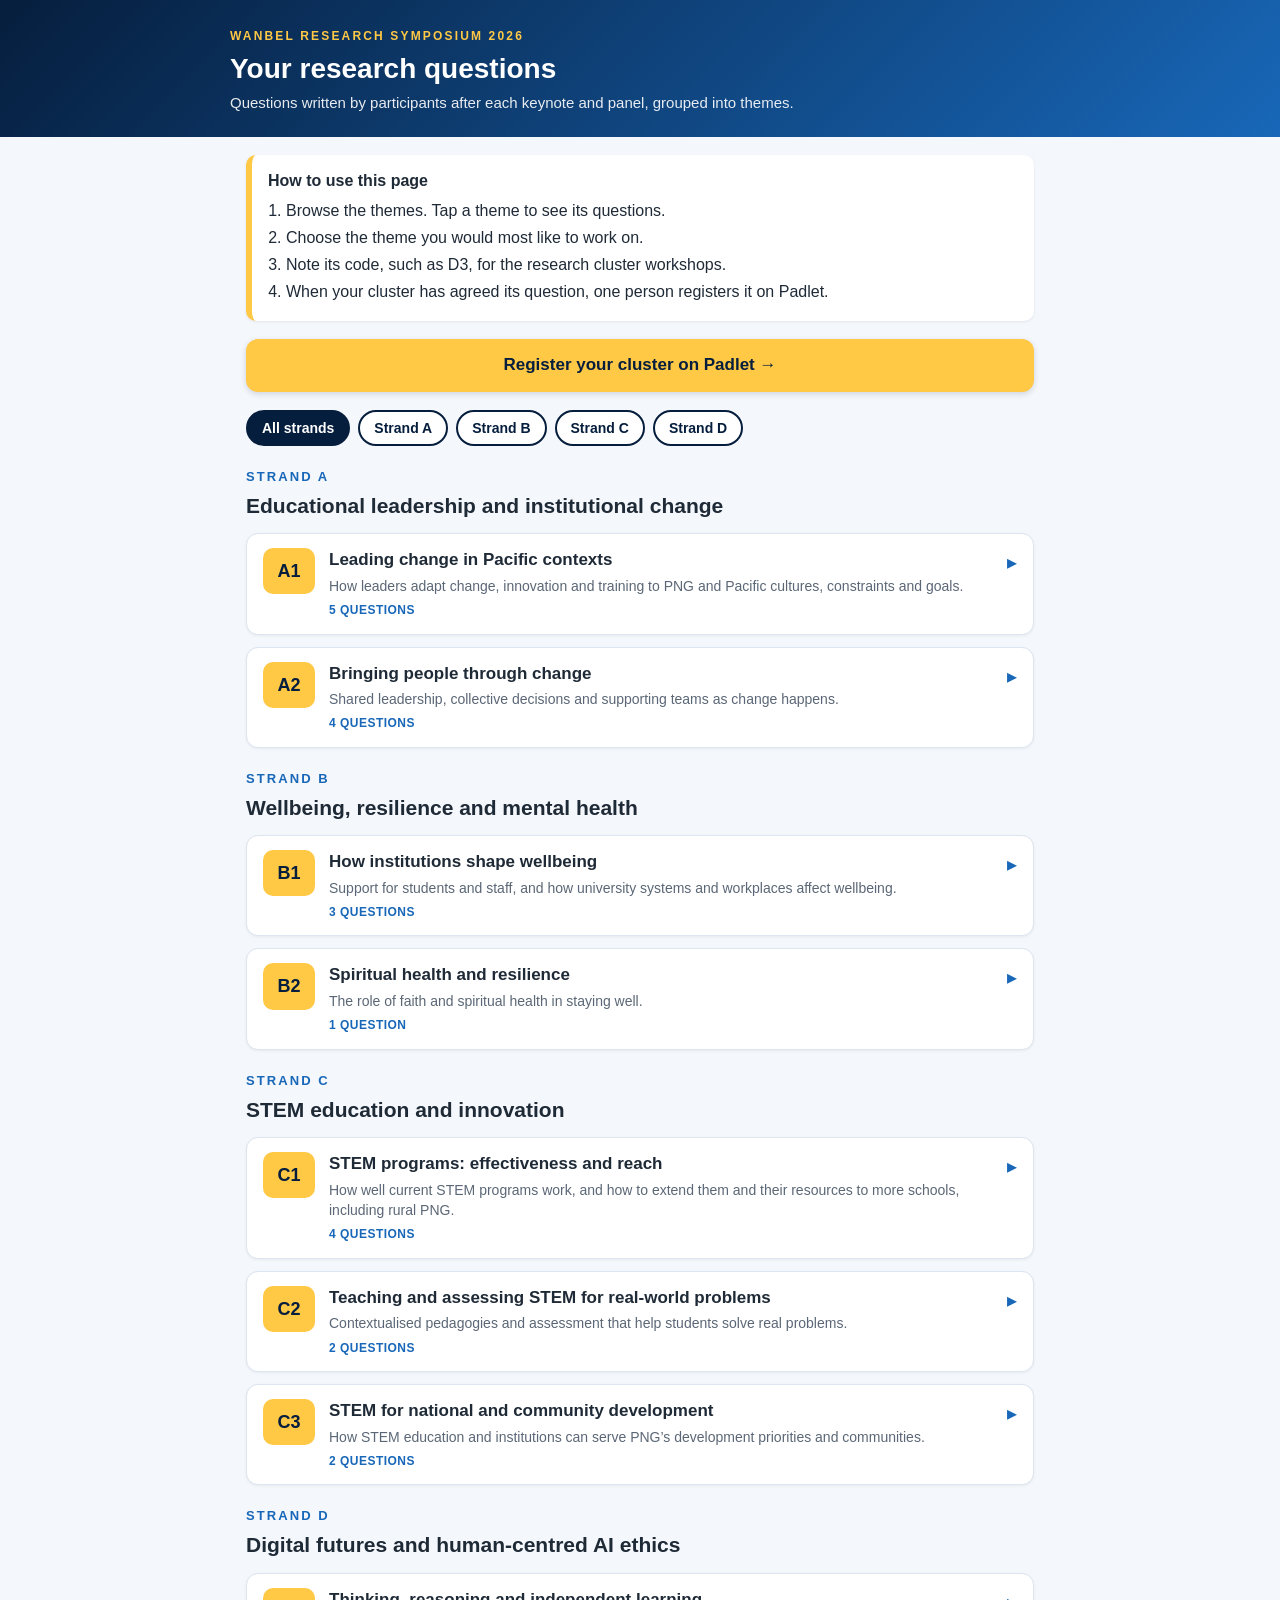
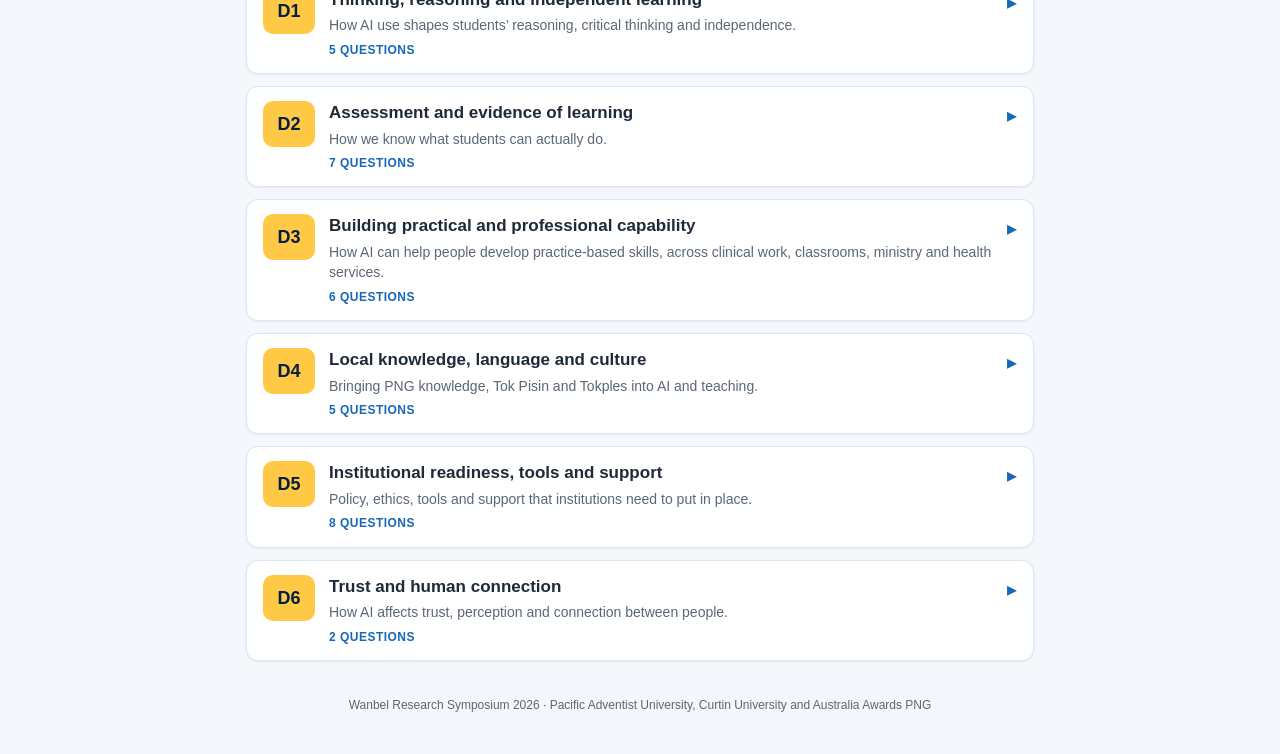
==== index.html @ 29d5ad11 "Add files via upload" ====
<!DOCTYPE html>
<html lang="en"><head><meta charset="utf-8"><meta name="viewport" content="width=device-width, initial-scale=1">
<title>Wanbel Research Symposium 2026 · Research questions</title>
<style>
:root{--navy:#061E3D;--blue:#1867B8;--gold:#FFC845;--ink:#1F2A37;--muted:#5B6776;--bg:#F4F7FB;--card:#fff;--line:#DCE5F0}
*{box-sizing:border-box}body{margin:0;font-family:Arial,Helvetica,sans-serif;background:var(--bg);color:var(--ink);line-height:1.45}
header{background:linear-gradient(135deg,var(--navy),var(--blue));color:#fff;padding:28px 20px 24px}
.wrap{max-width:820px;margin:0 auto}
.kick{color:var(--gold);font-weight:700;letter-spacing:.18em;font-size:12px;text-transform:uppercase}
h1{margin:8px 0 6px;font-size:28px;line-height:1.15}
.sub{opacity:.9;font-size:15px;margin:0}
.how{background:#fff;border-left:6px solid var(--gold);border-radius:10px;padding:14px 16px;margin:18px 0;box-shadow:0 1px 3px rgba(6,30,61,.08)}
.how ol{margin:6px 0 0 18px;padding:0}.how li{margin:4px 0}
.chips{display:flex;flex-wrap:wrap;gap:8px;margin:10px 0 18px}
.chip{border:2px solid var(--navy);background:#fff;color:var(--navy);border-radius:999px;padding:8px 14px;font-weight:700;font-size:14px;cursor:pointer}
.chip[aria-pressed=true]{background:var(--navy);color:#fff}
h2.strand{font-size:13px;letter-spacing:.16em;text-transform:uppercase;color:var(--blue);margin:22px 0 4px}
h3.strandname{margin:0 0 12px;font-size:21px}
details{background:var(--card);border:1px solid var(--line);border-radius:12px;margin:0 0 12px;box-shadow:0 1px 3px rgba(6,30,61,.06);overflow:hidden}
summary{list-style:none;cursor:pointer;padding:14px 16px;display:flex;gap:14px;align-items:flex-start}
summary::-webkit-details-marker{display:none}
.code{flex:0 0 auto;background:var(--gold);color:var(--navy);font-weight:800;border-radius:10px;min-width:52px;text-align:center;padding:10px 6px;font-size:18px}
.tt{font-weight:700;font-size:17px}.dd{color:var(--muted);font-size:14px;margin-top:3px}
.count{font-size:12px;color:var(--blue);font-weight:700;margin-top:6px;letter-spacing:.04em}
.chev{margin-left:auto;color:var(--blue);font-size:20px;transition:transform .2s}
details[open] .chev{transform:rotate(90deg)}
ol.q{margin:0;padding:4px 18px 16px 52px;border-top:1px solid var(--line)}
ol.q li{margin:10px 0;font-size:15px}
.reg{display:block;text-align:center;background:var(--gold);color:var(--navy);font-weight:800;font-size:17px;text-decoration:none;border-radius:12px;padding:14px 16px;margin:0 0 18px;box-shadow:0 2px 6px rgba(6,30,61,.15)}
footer{color:var(--muted);font-size:12px;text-align:center;padding:24px 16px 40px}
</style></head><body>
<header><div class="wrap"><div class="kick">Wanbel Research Symposium 2026</div>
<h1>Your research questions</h1><p class="sub">Questions written by participants after each keynote and panel, grouped into themes.</p></div></header>
<main class="wrap" style="padding:0 16px">
<div class="how"><strong>How to use this page</strong><ol>
<li>Browse the themes. Tap a theme to see its questions.</li>
<li>Choose the theme you would most like to work on.</li>
<li>Note its code, such as D3, for the research cluster workshops.</li>
<li>When your cluster has agreed its question, one person registers it on Padlet.</li></ol></div>
<a class="reg" href="https://padlet.com/curtinschoolofeducation/wanbel-research-symposium-2026-research-clusters-s025qxuvh6d6tyvyw1vt" target="_blank" rel="noopener">Register your cluster on Padlet →</a>
<div class="chips" id="chips"></div>
<div id="list"></div>
</main>
<footer>Wanbel Research Symposium 2026 · Pacific Adventist University, Curtin University and Australia Awards PNG</footer>
<script>
const DATA = [{"strand": "D", "name": "Digital futures and human-centred AI ethics", "themes": [{"code": "D1", "title": "Thinking, reasoning and independent learning", "desc": "How AI use shapes students’ reasoning, critical thinking and independence.", "qs": ["To what extent do students’ attitudes towards learning predict future performance in reading, writing and speaking?", "How does students’ use of AI affect critical-thinking skills in higher learning institutions (HLIs) in PNG?", "How does student dependence on AI for scientific problem-solving affect the development of human reasoning?", "To what extent does AI use risk taking over or weakening human reasoning, and how can students maintain independence in their learning and thinking?", "How does the use of AI influence nursing students’ learning experiences and clinical performance?"]}, {"code": "D2", "title": "Assessment and evidence of learning", "desc": "How we know what students can actually do.", "qs": ["How can human effort be distinguished from work generated or substantially assisted by AI?", "How can assessments in management units be designed to reduce students’ over-reliance on AI?", "How can students’ outputs and outcomes be assessed in ways that reveal their capability and actual learning?", "What alternative assessment strategies, beyond Turnitin, can effectively assess students’ learning, originality and academic integrity in the era of AI?", "What are the differences in student academic performance when LMS assessment tools are used compared with traditional pen-and-paper tests?", "How do AI-generated questions affect student performance in final evaluations at PNG universities?", "How can AI support the development of effective assessments for nursing students that increase their confidence in critical thinking and problem-solving?"]}, {"code": "D3", "title": "Building practical and professional capability", "desc": "How AI can help people develop practice-based skills, across clinical work, classrooms, ministry and health services.", "qs": ["How could teachers responsibly use AI in classroom practice, including in schools from the earliest stages of education?", "How can nursing lecturers use AI in clinical teaching to enhance students’ competency?", "How can AI support the planning of teaching and the development of clinical nursing skills and actions among Bachelor of Nursing students?", "How can AI tools support the development of simulation-based clinical modules for midwifery and nursing students?", "How can AI support health-care settings, including AI-enabled health services or software, in PNG hospitals?", "How do pastors use AI to prepare sermons, and how is AI influencing sermon preparation and delivery among pastors in Papua New Guinea?"]}, {"code": "D4", "title": "Local knowledge, language and culture", "desc": "Bringing PNG knowledge, Tok Pisin and Tokples into AI and teaching.", "qs": ["How can AI tools be used to design locally relevant content?", "How can local content and knowledge be captured, represented and incorporated into AI systems?", "What methods could be used to develop a Papua New Guinea-specific knowledge base that improves the local relevance and accuracy of AI systems?", "To what extent can AI support bilingual education and translation between English, Tok Pisin and Tokples?", "How can the integration of Indigenous Knowledge and AI improve the teaching and learning of mathematics?"]}, {"code": "D5", "title": "Institutional readiness, tools and support", "desc": "Policy, ethics, tools and support that institutions need to put in place.", "qs": ["Is using AI prompting an ethical practice in academic research, and what ethical boundaries should guide its use?", "To what extent are educational institutions prepared to integrate AI into academic teaching, learning, monitoring and evaluation?", "What pedagogical and policy frameworks would support the responsible integration of AI in PNG higher learning institutions?", "How can higher education institutions in PNG develop institutional policies, curriculum frameworks and industry partnerships to support the responsible and effective integration of AI in education, including accounting education?", "What AI tools are specifically designed for educational purposes and research studies, and what are the benefits of using more than one AI tool?", "How effective are AI-powered digital features in improving teaching, learning and administrative efficiency?", "How do institutional support services, such as online tutoring, digital-literacy orientation and technical helpdesks, affect student self-efficacy and satisfaction in PNG online courses?", "In the PNG context, will physical learning resources remain relevant as AI and digital technologies become more prevalent?"]}, {"code": "D6", "title": "Trust and human connection", "desc": "How AI affects trust, perception and connection between people.", "qs": ["Will the use of AI desensitise people to human connection and communication?", "How do people perceive individuals who use AI to perform tasks, and what effect does AI use have on perceptions of their intelligence, competence and trustworthiness?"]}]}, {"strand": "B", "name": "Wellbeing, resilience and mental health", "themes": [{"code": "B1", "title": "How institutions shape wellbeing", "desc": "Support for students and staff, and how university systems and workplaces affect wellbeing.", "qs": ["What types of support systems do nursing students need to enhance their overall wellbeing and mental health?", "How do delays caused by ineffective email communication from university offices affect university students’ course registration, academic progress, mental health and wellbeing?", "Workplace bullying: How can it be dealt with?"]}, {"code": "B2", "title": "Spiritual health and resilience", "desc": "The role of faith and spiritual health in staying well.", "qs": ["How does spiritual health support resilience and mental wellbeing?"]}]}, {"strand": "A", "name": "Educational leadership and institutional change", "themes": [{"code": "A1", "title": "Leading change in Pacific contexts", "desc": "How leaders adapt change, innovation and training to PNG and Pacific cultures, constraints and goals.", "qs": ["How do leaders in higher institutions in PNG contextualize and adapt to innovative changes to improve student learning, wellbeing and institutional performances?", "How do leaders in Pacific higher education institutions navigate institutional constraints and cultural boundaries to drive meaningful change and innovation?", "To what extent does culturally adapted leadership and management training improve leadership effectiveness across institutions in the Pacific region?", "How do HEI leaders contextualise PNG Vision 2050?", "How do academics across Sonoma and PAU contextualize usage of Canvas?"]}, {"code": "A2", "title": "Bringing people through change", "desc": "Shared leadership, collective decisions and supporting teams as change happens.", "qs": ["How do we utilize collective decision making to remediate passive rejection?", "What strategies support team members’ adaptation to organisational change?", "How is leadership shared in the process of change and innovation within different faculties at PAU?", "How do school leaders’ leadership practices affect teachers’ willingness to participate positively in school initiatives?"]}]}, {"strand": "C", "name": "STEM education and innovation", "themes": [{"code": "C1", "title": "STEM programs: effectiveness and reach", "desc": "How well current STEM programs work, and how to extend them and their resources to more schools, including rural PNG.", "qs": ["How effectively does the current STEM program in PNG’s National Schools of Excellence prepare students to become independent researchers?", "How does STEM curriculum effectively improve learning at selected schools where STEM curriculum is offered in PNG?", "How best can STEM education be implemented in schools other than the National Schools of Excellence?", "To what extent does access to STEM learning resources affect secondary students’ achievement and interest in rural PNG?"]}, {"code": "C2", "title": "Teaching and assessing STEM for real-world problems", "desc": "Contextualised pedagogies and assessment that help students solve real problems.", "qs": ["How can contextualised STEM pedagogies promote local innovation and community-based solutions?", "How do different types of assessment impact students’ output in solving real-world problems?"]}, {"code": "C3", "title": "STEM for national and community development", "desc": "How STEM education and institutions can serve PNG’s development priorities and communities.", "qs": ["How can STEM education contribute to national development priorities in PNG, such as food and water security and climate adaptation?", "What practical steps should a higher learning institution in PNG, with different disciplines and areas of emphasis, take to effectively use STEM to prepare students to solve real-life challenges in communities?"]}]}];
const ORDER = ['A','B','C','D'];
const chips = document.getElementById('chips'), list = document.getElementById('list');
let current = 'all';
function esc(s){return s.replace(/[&<>]/g,c=>({'&':'&amp;','<':'&lt;','>':'&gt;'}[c]));}
function render(){
  list.innerHTML = DATA.filter(s=>current==='all'||s.strand===current).sort((a,b)=>ORDER.indexOf(a.strand)-ORDER.indexOf(b.strand)).map(s=>
   `<h2 class="strand">Strand ${s.strand}</h2><h3 class="strandname">${esc(s.name)}</h3>`+
   s.themes.map(t=>`<details><summary><span class="code">${t.code}</span><span><div class="tt">${esc(t.title)}</div><div class="dd">${esc(t.desc)}</div><div class="count">${t.qs.length} QUESTION${t.qs.length>1?'S':''}</div></span><span class="chev">▸</span></summary><ol class="q">${t.qs.map(q=>`<li>${esc(q)}</li>`).join('')}</ol></details>`).join('')).join('');
}
function chipsRender(){
  const strands = DATA.map(s=>s.strand).sort((a,b)=>ORDER.indexOf(a)-ORDER.indexOf(b));
  const opts = strands.length>1 ? [['all','All strands']].concat(strands.map(s=>[s,'Strand '+s])) : [];
  chips.innerHTML = opts.map(([k,l])=>`<button class="chip" aria-pressed="${k===current}" data-k="${k}">${l}</button>`).join('');
  chips.querySelectorAll('.chip').forEach(b=>b.onclick=()=>{current=b.dataset.k;chipsRender();render();});
}
chipsRender(); render();
</script></body></html>
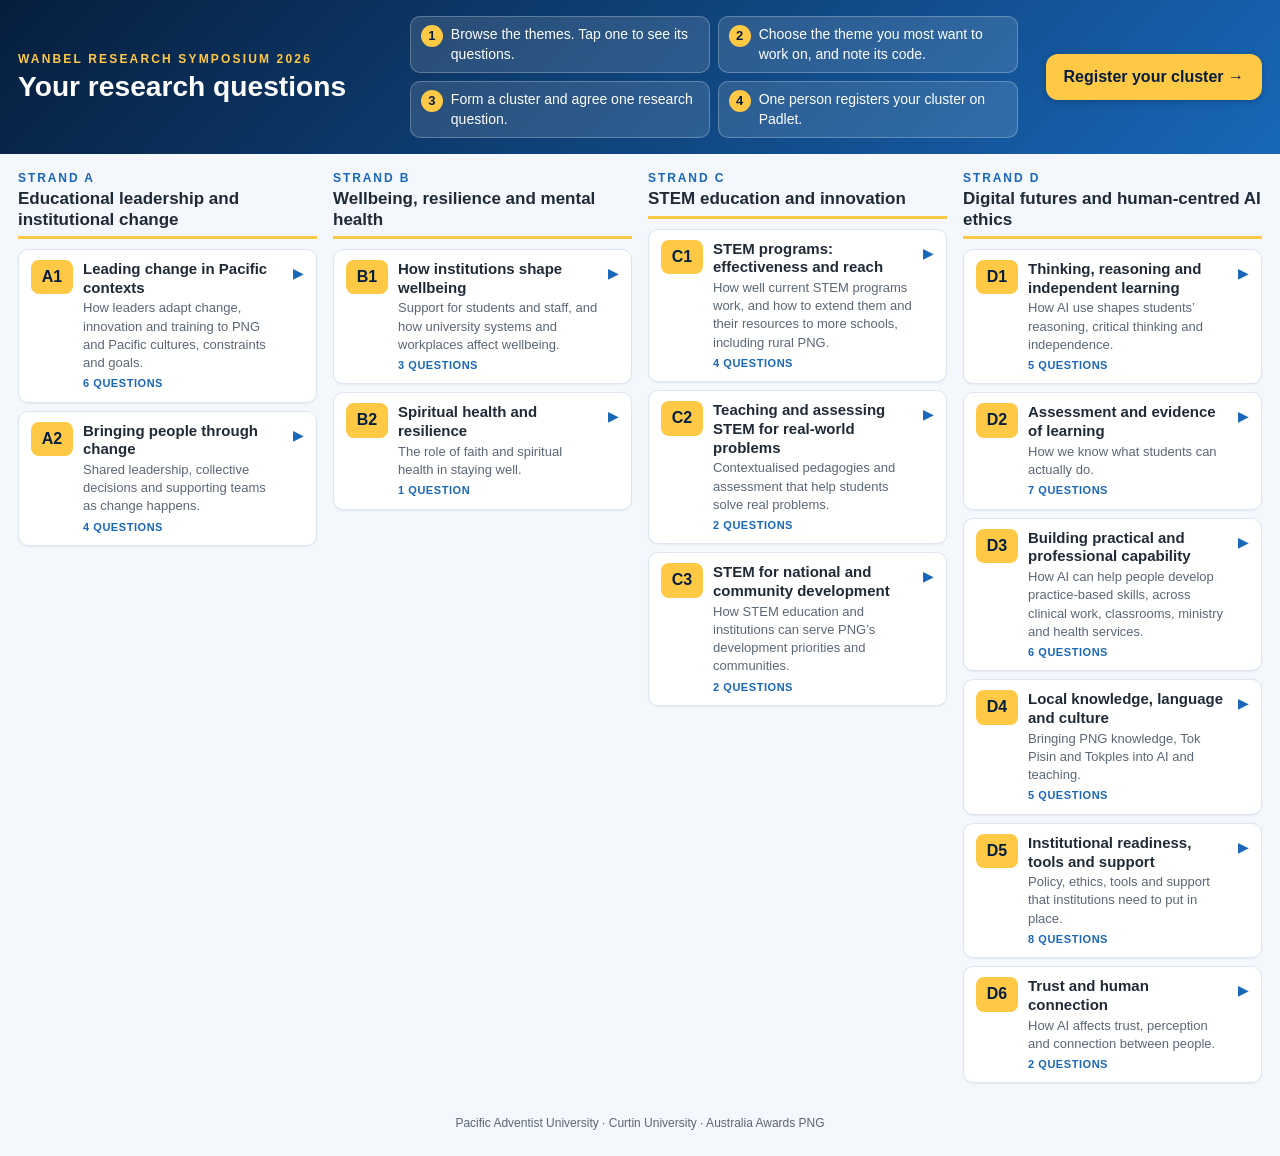
==== commit 874abebb: "Add files via upload" ====
--- a/index.html
+++ b/index.html
@@ -2,62 +2,52 @@
 <html lang="en"><head><meta charset="utf-8"><meta name="viewport" content="width=device-width, initial-scale=1">
 <title>Wanbel Research Symposium 2026 · Research questions</title>
 <style>
-:root{--navy:#061E3D;--blue:#1867B8;--gold:#FFC845;--ink:#1F2A37;--muted:#5B6776;--bg:#F4F7FB;--card:#fff;--line:#DCE5F0}
-*{box-sizing:border-box}body{margin:0;font-family:Arial,Helvetica,sans-serif;background:var(--bg);color:var(--ink);line-height:1.45}
-header{background:linear-gradient(135deg,var(--navy),var(--blue));color:#fff;padding:28px 20px 24px}
-.wrap{max-width:820px;margin:0 auto}
+:root{--navy:#061E3D;--blue:#1867B8;--gold:#FFC845;--ink:#1F2A37;--muted:#5B6776;--bg:#F4F7FB;--line:#DCE5F0}
+*{box-sizing:border-box}html,body{margin:0}
+body{font-family:Arial,Helvetica,sans-serif;background:var(--bg);color:var(--ink);line-height:1.4}
+.wrap{max-width:1880px;margin:0 auto;padding:0 18px}
+header{background:linear-gradient(135deg,var(--navy),var(--blue));color:#fff}
+header .wrap{display:flex;flex-wrap:wrap;align-items:center;gap:14px 28px;padding-top:16px;padding-bottom:16px}
 .kick{color:var(--gold);font-weight:700;letter-spacing:.18em;font-size:12px;text-transform:uppercase}
-h1{margin:8px 0 6px;font-size:28px;line-height:1.15}
-.sub{opacity:.9;font-size:15px;margin:0}
-.how{background:#fff;border-left:6px solid var(--gold);border-radius:10px;padding:14px 16px;margin:18px 0;box-shadow:0 1px 3px rgba(6,30,61,.08)}
-.how ol{margin:6px 0 0 18px;padding:0}.how li{margin:4px 0}
-.chips{display:flex;flex-wrap:wrap;gap:8px;margin:10px 0 18px}
-.chip{border:2px solid var(--navy);background:#fff;color:var(--navy);border-radius:999px;padding:8px 14px;font-weight:700;font-size:14px;cursor:pointer}
-.chip[aria-pressed=true]{background:var(--navy);color:#fff}
-h2.strand{font-size:13px;letter-spacing:.16em;text-transform:uppercase;color:var(--blue);margin:22px 0 4px}
-h3.strandname{margin:0 0 12px;font-size:21px}
-details{background:var(--card);border:1px solid var(--line);border-radius:12px;margin:0 0 12px;box-shadow:0 1px 3px rgba(6,30,61,.06);overflow:hidden}
-summary{list-style:none;cursor:pointer;padding:14px 16px;display:flex;gap:14px;align-items:flex-start}
+h1{margin:4px 0 0;font-size:clamp(22px,2.2vw,32px);line-height:1.1}
+.htext{flex:1 1 320px}
+.steps{flex:2 1 520px;display:flex;flex-wrap:wrap;gap:8px;margin:0;padding:0;list-style:none;counter-reset:s}
+.steps li{counter-increment:s;background:rgba(255,255,255,.12);border:1px solid rgba(255,255,255,.25);border-radius:10px;padding:8px 12px 8px 40px;position:relative;font-size:14px;flex:1 1 200px}
+.steps li::before{content:counter(s);position:absolute;left:10px;top:8px;width:22px;height:22px;border-radius:50%;background:var(--gold);color:var(--navy);font-weight:800;font-size:13px;display:flex;align-items:center;justify-content:center}
+.reg{flex:0 0 auto;display:inline-block;background:var(--gold);color:var(--navy);font-weight:800;font-size:16px;text-decoration:none;border-radius:12px;padding:12px 18px;box-shadow:0 2px 6px rgba(0,0,0,.2)}
+.grid{display:grid;grid-template-columns:1fr;gap:16px;padding:16px 0 24px}
+@media(min-width:760px){.grid{grid-template-columns:repeat(2,1fr)}}
+@media(min-width:1280px){.grid{grid-template-columns:repeat(4,1fr)}}
+.col{min-width:0}
+.sh{border-bottom:3px solid var(--gold);margin-bottom:10px;padding-bottom:6px}
+.sh .k{font-size:12px;letter-spacing:.16em;text-transform:uppercase;color:var(--blue);font-weight:700}
+.sh .n{font-weight:800;font-size:17px;line-height:1.2;margin-top:2px}
+details{background:#fff;border:1px solid var(--line);border-radius:10px;margin:0 0 8px;box-shadow:0 1px 2px rgba(6,30,61,.06)}
+summary{list-style:none;cursor:pointer;padding:10px 12px;display:flex;gap:10px;align-items:flex-start}
 summary::-webkit-details-marker{display:none}
-.code{flex:0 0 auto;background:var(--gold);color:var(--navy);font-weight:800;border-radius:10px;min-width:52px;text-align:center;padding:10px 6px;font-size:18px}
-.tt{font-weight:700;font-size:17px}.dd{color:var(--muted);font-size:14px;margin-top:3px}
-.count{font-size:12px;color:var(--blue);font-weight:700;margin-top:6px;letter-spacing:.04em}
-.chev{margin-left:auto;color:var(--blue);font-size:20px;transition:transform .2s}
+.code{flex:0 0 auto;background:var(--gold);color:var(--navy);font-weight:800;border-radius:8px;min-width:42px;text-align:center;padding:6px 4px;font-size:16px}
+.tt{font-weight:700;font-size:15px;line-height:1.25}
+.dd{color:var(--muted);font-size:13px;margin-top:2px}
+.count{font-size:11px;color:var(--blue);font-weight:700;margin-top:4px;letter-spacing:.05em}
+.chev{margin-left:auto;color:var(--blue);font-size:14px;transition:transform .2s;padding-top:4px}
 details[open] .chev{transform:rotate(90deg)}
-ol.q{margin:0;padding:4px 18px 16px 52px;border-top:1px solid var(--line)}
-ol.q li{margin:10px 0;font-size:15px}
-.reg{display:block;text-align:center;background:var(--gold);color:var(--navy);font-weight:800;font-size:17px;text-decoration:none;border-radius:12px;padding:14px 16px;margin:0 0 18px;box-shadow:0 2px 6px rgba(6,30,61,.15)}
-footer{color:var(--muted);font-size:12px;text-align:center;padding:24px 16px 40px}
+ol.q{margin:0;padding:4px 14px 12px 34px;border-top:1px solid var(--line)}
+ol.q li{margin:8px 0;font-size:14px}
+footer{color:var(--muted);font-size:12px;text-align:center;padding:0 16px 24px}
+@media(max-width:759px){.dd{font-size:14px}.tt{font-size:16px}}
 </style></head><body>
-<header><div class="wrap"><div class="kick">Wanbel Research Symposium 2026</div>
-<h1>Your research questions</h1><p class="sub">Questions written by participants after each keynote and panel, grouped into themes.</p></div></header>
-<main class="wrap" style="padding:0 16px">
-<div class="how"><strong>How to use this page</strong><ol>
-<li>Browse the themes. Tap a theme to see its questions.</li>
-<li>Choose the theme you would most like to work on.</li>
-<li>Note its code, such as D3, for the research cluster workshops.</li>
-<li>When your cluster has agreed its question, one person registers it on Padlet.</li></ol></div>
-<a class="reg" href="https://padlet.com/curtinschoolofeducation/wanbel-research-symposium-2026-research-clusters-s025qxuvh6d6tyvyw1vt" target="_blank" rel="noopener">Register your cluster on Padlet →</a>
-<div class="chips" id="chips"></div>
-<div id="list"></div>
-</main>
-<footer>Wanbel Research Symposium 2026 · Pacific Adventist University, Curtin University and Australia Awards PNG</footer>
+<header><div class="wrap">
+<div class="htext"><div class="kick">Wanbel Research Symposium 2026</div><h1>Your research questions</h1></div>
+<ol class="steps"><li>Browse the themes. Tap one to see its questions.</li><li>Choose the theme you most want to work on, and note its code.</li><li>Form a cluster and agree one research question.</li><li>One person registers your cluster on Padlet.</li></ol>
+<a class="reg" href="https://padlet.com/curtinschoolofeducation/wanbel-research-symposium-2026-research-clusters-s025qxuvh6d6tyvyw1vt" target="_blank" rel="noopener">Register your cluster →</a>
+</div></header>
+<main class="wrap"><div class="grid" id="grid"></div></main>
+<footer>Pacific Adventist University · Curtin University · Australia Awards PNG</footer>
 <script>
-const DATA = [{"strand": "D", "name": "Digital futures and human-centred AI ethics", "themes": [{"code": "D1", "title": "Thinking, reasoning and independent learning", "desc": "How AI use shapes students’ reasoning, critical thinking and independence.", "qs": ["To what extent do students’ attitudes towards learning predict future performance in reading, writing and speaking?", "How does students’ use of AI affect critical-thinking skills in higher learning institutions (HLIs) in PNG?", "How does student dependence on AI for scientific problem-solving affect the development of human reasoning?", "To what extent does AI use risk taking over or weakening human reasoning, and how can students maintain independence in their learning and thinking?", "How does the use of AI influence nursing students’ learning experiences and clinical performance?"]}, {"code": "D2", "title": "Assessment and evidence of learning", "desc": "How we know what students can actually do.", "qs": ["How can human effort be distinguished from work generated or substantially assisted by AI?", "How can assessments in management units be designed to reduce students’ over-reliance on AI?", "How can students’ outputs and outcomes be assessed in ways that reveal their capability and actual learning?", "What alternative assessment strategies, beyond Turnitin, can effectively assess students’ learning, originality and academic integrity in the era of AI?", "What are the differences in student academic performance when LMS assessment tools are used compared with traditional pen-and-paper tests?", "How do AI-generated questions affect student performance in final evaluations at PNG universities?", "How can AI support the development of effective assessments for nursing students that increase their confidence in critical thinking and problem-solving?"]}, {"code": "D3", "title": "Building practical and professional capability", "desc": "How AI can help people develop practice-based skills, across clinical work, classrooms, ministry and health services.", "qs": ["How could teachers responsibly use AI in classroom practice, including in schools from the earliest stages of education?", "How can nursing lecturers use AI in clinical teaching to enhance students’ competency?", "How can AI support the planning of teaching and the development of clinical nursing skills and actions among Bachelor of Nursing students?", "How can AI tools support the development of simulation-based clinical modules for midwifery and nursing students?", "How can AI support health-care settings, including AI-enabled health services or software, in PNG hospitals?", "How do pastors use AI to prepare sermons, and how is AI influencing sermon preparation and delivery among pastors in Papua New Guinea?"]}, {"code": "D4", "title": "Local knowledge, language and culture", "desc": "Bringing PNG knowledge, Tok Pisin and Tokples into AI and teaching.", "qs": ["How can AI tools be used to design locally relevant content?", "How can local content and knowledge be captured, represented and incorporated into AI systems?", "What methods could be used to develop a Papua New Guinea-specific knowledge base that improves the local relevance and accuracy of AI systems?", "To what extent can AI support bilingual education and translation between English, Tok Pisin and Tokples?", "How can the integration of Indigenous Knowledge and AI improve the teaching and learning of mathematics?"]}, {"code": "D5", "title": "Institutional readiness, tools and support", "desc": "Policy, ethics, tools and support that institutions need to put in place.", "qs": ["Is using AI prompting an ethical practice in academic research, and what ethical boundaries should guide its use?", "To what extent are educational institutions prepared to integrate AI into academic teaching, learning, monitoring and evaluation?", "What pedagogical and policy frameworks would support the responsible integration of AI in PNG higher learning institutions?", "How can higher education institutions in PNG develop institutional policies, curriculum frameworks and industry partnerships to support the responsible and effective integration of AI in education, including accounting education?", "What AI tools are specifically designed for educational purposes and research studies, and what are the benefits of using more than one AI tool?", "How effective are AI-powered digital features in improving teaching, learning and administrative efficiency?", "How do institutional support services, such as online tutoring, digital-literacy orientation and technical helpdesks, affect student self-efficacy and satisfaction in PNG online courses?", "In the PNG context, will physical learning resources remain relevant as AI and digital technologies become more prevalent?"]}, {"code": "D6", "title": "Trust and human connection", "desc": "How AI affects trust, perception and connection between people.", "qs": ["Will the use of AI desensitise people to human connection and communication?", "How do people perceive individuals who use AI to perform tasks, and what effect does AI use have on perceptions of their intelligence, competence and trustworthiness?"]}]}, {"strand": "B", "name": "Wellbeing, resilience and mental health", "themes": [{"code": "B1", "title": "How institutions shape wellbeing", "desc": "Support for students and staff, and how university systems and workplaces affect wellbeing.", "qs": ["What types of support systems do nursing students need to enhance their overall wellbeing and mental health?", "How do delays caused by ineffective email communication from university offices affect university students’ course registration, academic progress, mental health and wellbeing?", "Workplace bullying: How can it be dealt with?"]}, {"code": "B2", "title": "Spiritual health and resilience", "desc": "The role of faith and spiritual health in staying well.", "qs": ["How does spiritual health support resilience and mental wellbeing?"]}]}, {"strand": "A", "name": "Educational leadership and institutional change", "themes": [{"code": "A1", "title": "Leading change in Pacific contexts", "desc": "How leaders adapt change, innovation and training to PNG and Pacific cultures, constraints and goals.", "qs": ["How do leaders in higher institutions in PNG contextualize and adapt to innovative changes to improve student learning, wellbeing and institutional performances?", "How do leaders in Pacific higher education institutions navigate institutional constraints and cultural boundaries to drive meaningful change and innovation?", "To what extent does culturally adapted leadership and management training improve leadership effectiveness across institutions in the Pacific region?", "How do HEI leaders contextualise PNG Vision 2050?", "How do academics across Sonoma and PAU contextualize usage of Canvas?"]}, {"code": "A2", "title": "Bringing people through change", "desc": "Shared leadership, collective decisions and supporting teams as change happens.", "qs": ["How do we utilize collective decision making to remediate passive rejection?", "What strategies support team members’ adaptation to organisational change?", "How is leadership shared in the process of change and innovation within different faculties at PAU?", "How do school leaders’ leadership practices affect teachers’ willingness to participate positively in school initiatives?"]}]}, {"strand": "C", "name": "STEM education and innovation", "themes": [{"code": "C1", "title": "STEM programs: effectiveness and reach", "desc": "How well current STEM programs work, and how to extend them and their resources to more schools, including rural PNG.", "qs": ["How effectively does the current STEM program in PNG’s National Schools of Excellence prepare students to become independent researchers?", "How does STEM curriculum effectively improve learning at selected schools where STEM curriculum is offered in PNG?", "How best can STEM education be implemented in schools other than the National Schools of Excellence?", "To what extent does access to STEM learning resources affect secondary students’ achievement and interest in rural PNG?"]}, {"code": "C2", "title": "Teaching and assessing STEM for real-world problems", "desc": "Contextualised pedagogies and assessment that help students solve real problems.", "qs": ["How can contextualised STEM pedagogies promote local innovation and community-based solutions?", "How do different types of assessment impact students’ output in solving real-world problems?"]}, {"code": "C3", "title": "STEM for national and community development", "desc": "How STEM education and institutions can serve PNG’s development priorities and communities.", "qs": ["How can STEM education contribute to national development priorities in PNG, such as food and water security and climate adaptation?", "What practical steps should a higher learning institution in PNG, with different disciplines and areas of emphasis, take to effectively use STEM to prepare students to solve real-life challenges in communities?"]}]}];
-const ORDER = ['A','B','C','D'];
-const chips = document.getElementById('chips'), list = document.getElementById('list');
-let current = 'all';
-function esc(s){return s.replace(/[&<>]/g,c=>({'&':'&amp;','<':'&lt;','>':'&gt;'}[c]));}
-function render(){
-  list.innerHTML = DATA.filter(s=>current==='all'||s.strand===current).sort((a,b)=>ORDER.indexOf(a.strand)-ORDER.indexOf(b.strand)).map(s=>
-   `<h2 class="strand">Strand ${s.strand}</h2><h3 class="strandname">${esc(s.name)}</h3>`+
-   s.themes.map(t=>`<details><summary><span class="code">${t.code}</span><span><div class="tt">${esc(t.title)}</div><div class="dd">${esc(t.desc)}</div><div class="count">${t.qs.length} QUESTION${t.qs.length>1?'S':''}</div></span><span class="chev">▸</span></summary><ol class="q">${t.qs.map(q=>`<li>${esc(q)}</li>`).join('')}</ol></details>`).join('')).join('');
-}
-function chipsRender(){
-  const strands = DATA.map(s=>s.strand).sort((a,b)=>ORDER.indexOf(a)-ORDER.indexOf(b));
-  const opts = strands.length>1 ? [['all','All strands']].concat(strands.map(s=>[s,'Strand '+s])) : [];
-  chips.innerHTML = opts.map(([k,l])=>`<button class="chip" aria-pressed="${k===current}" data-k="${k}">${l}</button>`).join('');
-  chips.querySelectorAll('.chip').forEach(b=>b.onclick=()=>{current=b.dataset.k;chipsRender();render();});
-}
-chipsRender(); render();
+const DATA = [{"strand": "D", "name": "Digital futures and human-centred AI ethics", "themes": [{"code": "D1", "title": "Thinking, reasoning and independent learning", "desc": "How AI use shapes students’ reasoning, critical thinking and independence.", "qs": ["To what extent do students’ attitudes towards learning predict future performance in reading, writing and speaking?", "How does students’ use of AI affect critical-thinking skills in higher learning institutions (HLIs) in PNG?", "How does student dependence on AI for scientific problem-solving affect the development of human reasoning?", "To what extent does AI use risk taking over or weakening human reasoning, and how can students maintain independence in their learning and thinking?", "How does the use of AI influence nursing students’ learning experiences and clinical performance?"]}, {"code": "D2", "title": "Assessment and evidence of learning", "desc": "How we know what students can actually do.", "qs": ["How can human effort be distinguished from work generated or substantially assisted by AI?", "How can assessments in management units be designed to reduce students’ over-reliance on AI?", "How can students’ outputs and outcomes be assessed in ways that reveal their capability and actual learning?", "What alternative assessment strategies, beyond Turnitin, can effectively assess students’ learning, originality and academic integrity in the era of AI?", "What are the differences in student academic performance when LMS assessment tools are used compared with traditional pen-and-paper tests?", "How do AI-generated questions affect student performance in final evaluations at PNG universities?", "How can AI support the development of effective assessments for nursing students that increase their confidence in critical thinking and problem-solving?"]}, {"code": "D3", "title": "Building practical and professional capability", "desc": "How AI can help people develop practice-based skills, across clinical work, classrooms, ministry and health services.", "qs": ["How could teachers responsibly use AI in classroom practice, including in schools from the earliest stages of education?", "How can nursing lecturers use AI in clinical teaching to enhance students’ competency?", "How can AI support the planning of teaching and the development of clinical nursing skills and actions among Bachelor of Nursing students?", "How can AI tools support the development of simulation-based clinical modules for midwifery and nursing students?", "How can AI support health-care settings, including AI-enabled health services or software, in PNG hospitals?", "How do pastors use AI to prepare sermons, and how is AI influencing sermon preparation and delivery among pastors in Papua New Guinea?"]}, {"code": "D4", "title": "Local knowledge, language and culture", "desc": "Bringing PNG knowledge, Tok Pisin and Tokples into AI and teaching.", "qs": ["How can AI tools be used to design locally relevant content?", "How can local content and knowledge be captured, represented and incorporated into AI systems?", "What methods could be used to develop a Papua New Guinea-specific knowledge base that improves the local relevance and accuracy of AI systems?", "To what extent can AI support bilingual education and translation between English, Tok Pisin and Tokples?", "How can the integration of Indigenous Knowledge and AI improve the teaching and learning of mathematics?"]}, {"code": "D5", "title": "Institutional readiness, tools and support", "desc": "Policy, ethics, tools and support that institutions need to put in place.", "qs": ["Is using AI prompting an ethical practice in academic research, and what ethical boundaries should guide its use?", "To what extent are educational institutions prepared to integrate AI into academic teaching, learning, monitoring and evaluation?", "What pedagogical and policy frameworks would support the responsible integration of AI in PNG higher learning institutions?", "How can higher education institutions in PNG develop institutional policies, curriculum frameworks and industry partnerships to support the responsible and effective integration of AI in education, including accounting education?", "What AI tools are specifically designed for educational purposes and research studies, and what are the benefits of using more than one AI tool?", "How effective are AI-powered digital features in improving teaching, learning and administrative efficiency?", "How do institutional support services, such as online tutoring, digital-literacy orientation and technical helpdesks, affect student self-efficacy and satisfaction in PNG online courses?", "In the PNG context, will physical learning resources remain relevant as AI and digital technologies become more prevalent?"]}, {"code": "D6", "title": "Trust and human connection", "desc": "How AI affects trust, perception and connection between people.", "qs": ["Will the use of AI desensitise people to human connection and communication?", "How do people perceive individuals who use AI to perform tasks, and what effect does AI use have on perceptions of their intelligence, competence and trustworthiness?"]}]}, {"strand": "B", "name": "Wellbeing, resilience and mental health", "themes": [{"code": "B1", "title": "How institutions shape wellbeing", "desc": "Support for students and staff, and how university systems and workplaces affect wellbeing.", "qs": ["What types of support systems do nursing students need to enhance their overall wellbeing and mental health?", "How do delays caused by ineffective email communication from university offices affect university students’ course registration, academic progress, mental health and wellbeing?", "Workplace bullying: How can it be dealt with?"]}, {"code": "B2", "title": "Spiritual health and resilience", "desc": "The role of faith and spiritual health in staying well.", "qs": ["How does spiritual health support resilience and mental wellbeing?"]}]}, {"strand": "A", "name": "Educational leadership and institutional change", "themes": [{"code": "A1", "title": "Leading change in Pacific contexts", "desc": "How leaders adapt change, innovation and training to PNG and Pacific cultures, constraints and goals.", "qs": ["How do leaders in higher institutions in PNG contextualize and adapt to innovative changes to improve student learning, wellbeing and institutional performances?", "How do leaders in Pacific higher education institutions navigate institutional constraints and cultural boundaries to drive meaningful change and innovation?", "To what extent does culturally adapted leadership and management training improve leadership effectiveness across institutions in the Pacific region?", "How do HEI leaders contextualise PNG Vision 2050?", "How do academics across Sonoma and PAU contextualize usage of Canvas?", "How do we contextualise and respect new ideas in our organisations and institutions?"]}, {"code": "A2", "title": "Bringing people through change", "desc": "Shared leadership, collective decisions and supporting teams as change happens.", "qs": ["How do we utilize collective decision making to remediate passive rejection?", "What strategies support team members’ adaptation to organisational change?", "How is leadership shared in the process of change and innovation within different faculties at PAU?", "How do school leaders’ leadership practices affect teachers’ willingness to participate positively in school initiatives?"]}]}, {"strand": "C", "name": "STEM education and innovation", "themes": [{"code": "C1", "title": "STEM programs: effectiveness and reach", "desc": "How well current STEM programs work, and how to extend them and their resources to more schools, including rural PNG.", "qs": ["How effectively does the current STEM program in PNG’s National Schools of Excellence prepare students to become independent researchers?", "How does STEM curriculum effectively improve learning at selected schools where STEM curriculum is offered in PNG?", "How best can STEM education be implemented in schools other than the National Schools of Excellence?", "To what extent does access to STEM learning resources affect secondary students’ achievement and interest in rural PNG?"]}, {"code": "C2", "title": "Teaching and assessing STEM for real-world problems", "desc": "Contextualised pedagogies and assessment that help students solve real problems.", "qs": ["How can contextualised STEM pedagogies promote local innovation and community-based solutions?", "How do different types of assessment impact students’ output in solving real-world problems?"]}, {"code": "C3", "title": "STEM for national and community development", "desc": "How STEM education and institutions can serve PNG’s development priorities and communities.", "qs": ["How can STEM education contribute to national development priorities in PNG, such as food and water security and climate adaptation?", "What practical steps should a higher learning institution in PNG, with different disciplines and areas of emphasis, take to effectively use STEM to prepare students to solve real-life challenges in communities?"]}]}];
+const ORDER=['A','B','C','D'];
+const esc=s=>s.replace(/[&<>]/g,c=>({'&':'&amp;','<':'&lt;','>':'&gt;'}[c]));
+document.getElementById('grid').innerHTML = DATA.slice().sort((a,b)=>ORDER.indexOf(a.strand)-ORDER.indexOf(b.strand)).map(s=>
+ `<section class="col"><div class="sh"><div class="k">Strand ${s.strand}</div><div class="n">${esc(s.name)}</div></div>`+
+ s.themes.map(t=>`<details><summary><span class="code">${t.code}</span><span><div class="tt">${esc(t.title)}</div><div class="dd">${esc(t.desc)}</div><div class="count">${t.qs.length} QUESTION${t.qs.length>1?'S':''}</div></span><span class="chev">▶</span></summary><ol class="q">${t.qs.map(q=>`<li>${esc(q)}</li>`).join('')}</ol></details>`).join('')+`</section>`).join('');
 </script></body></html>
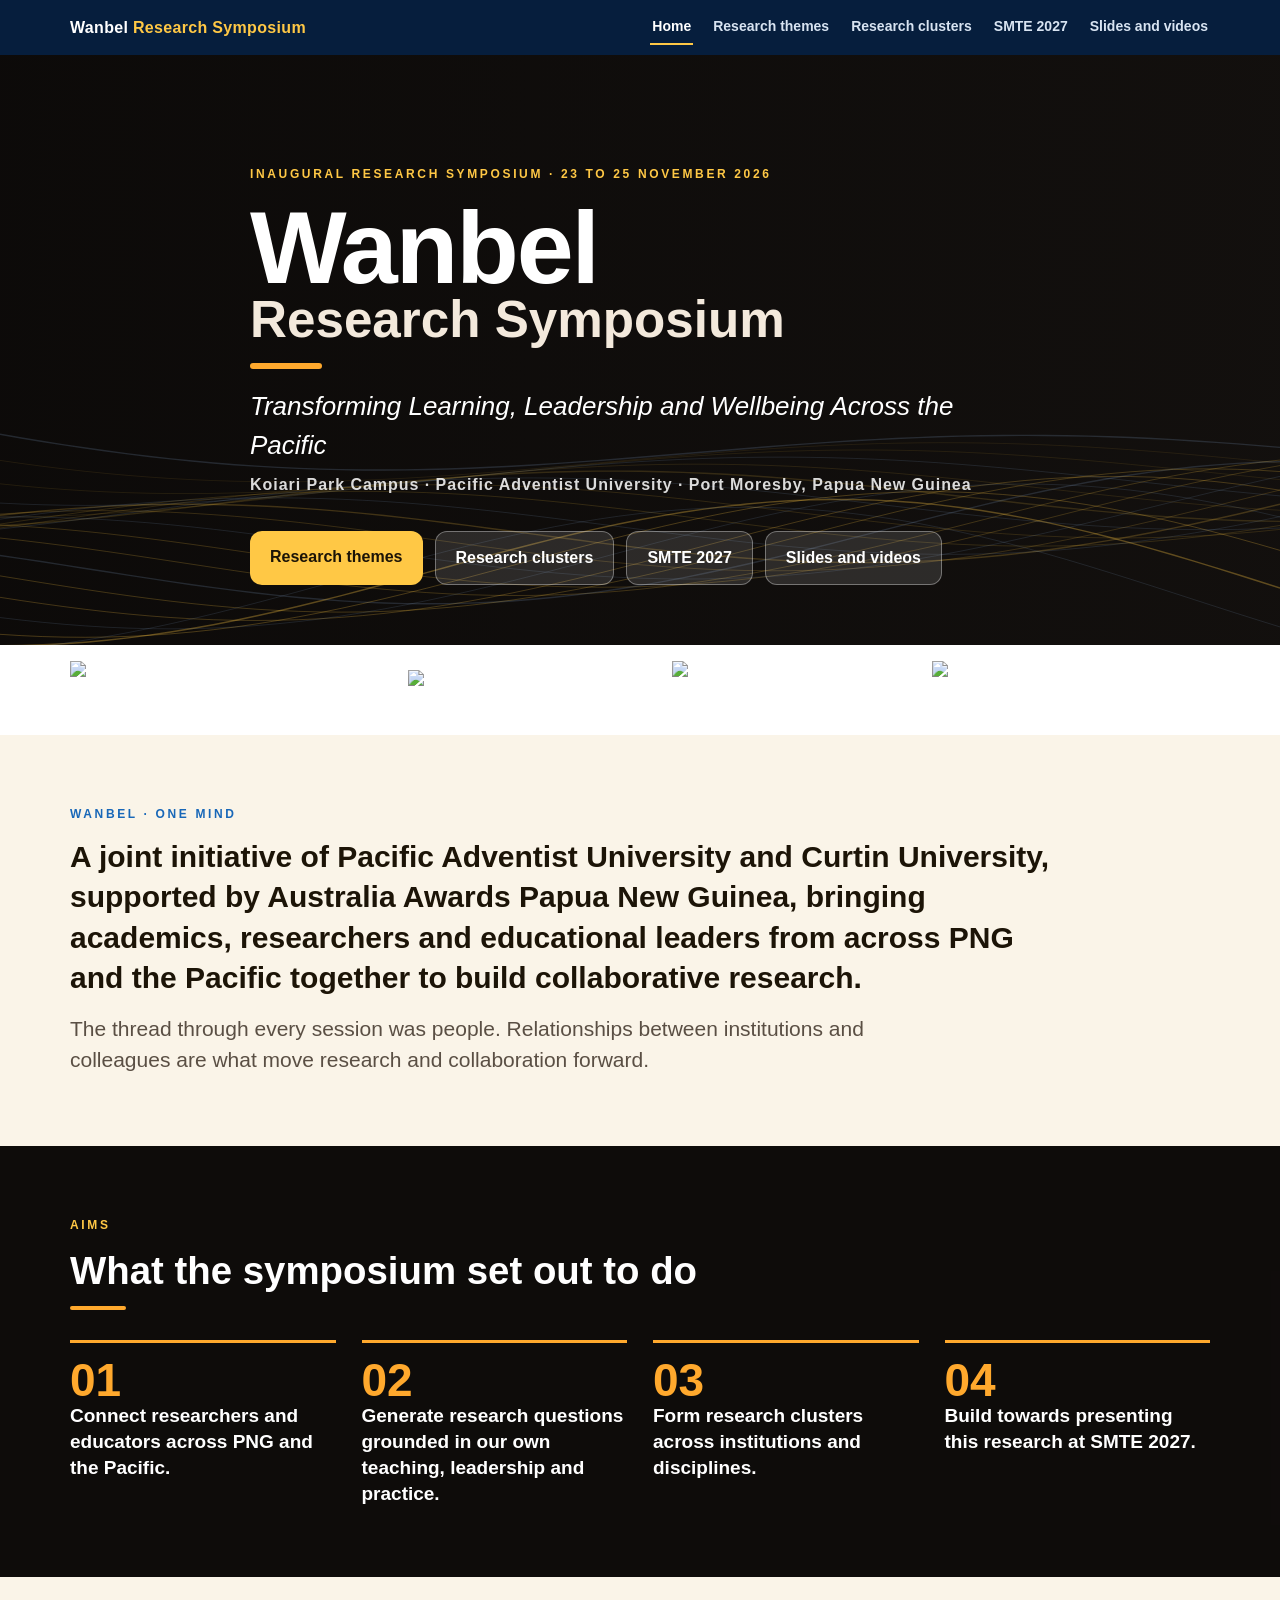
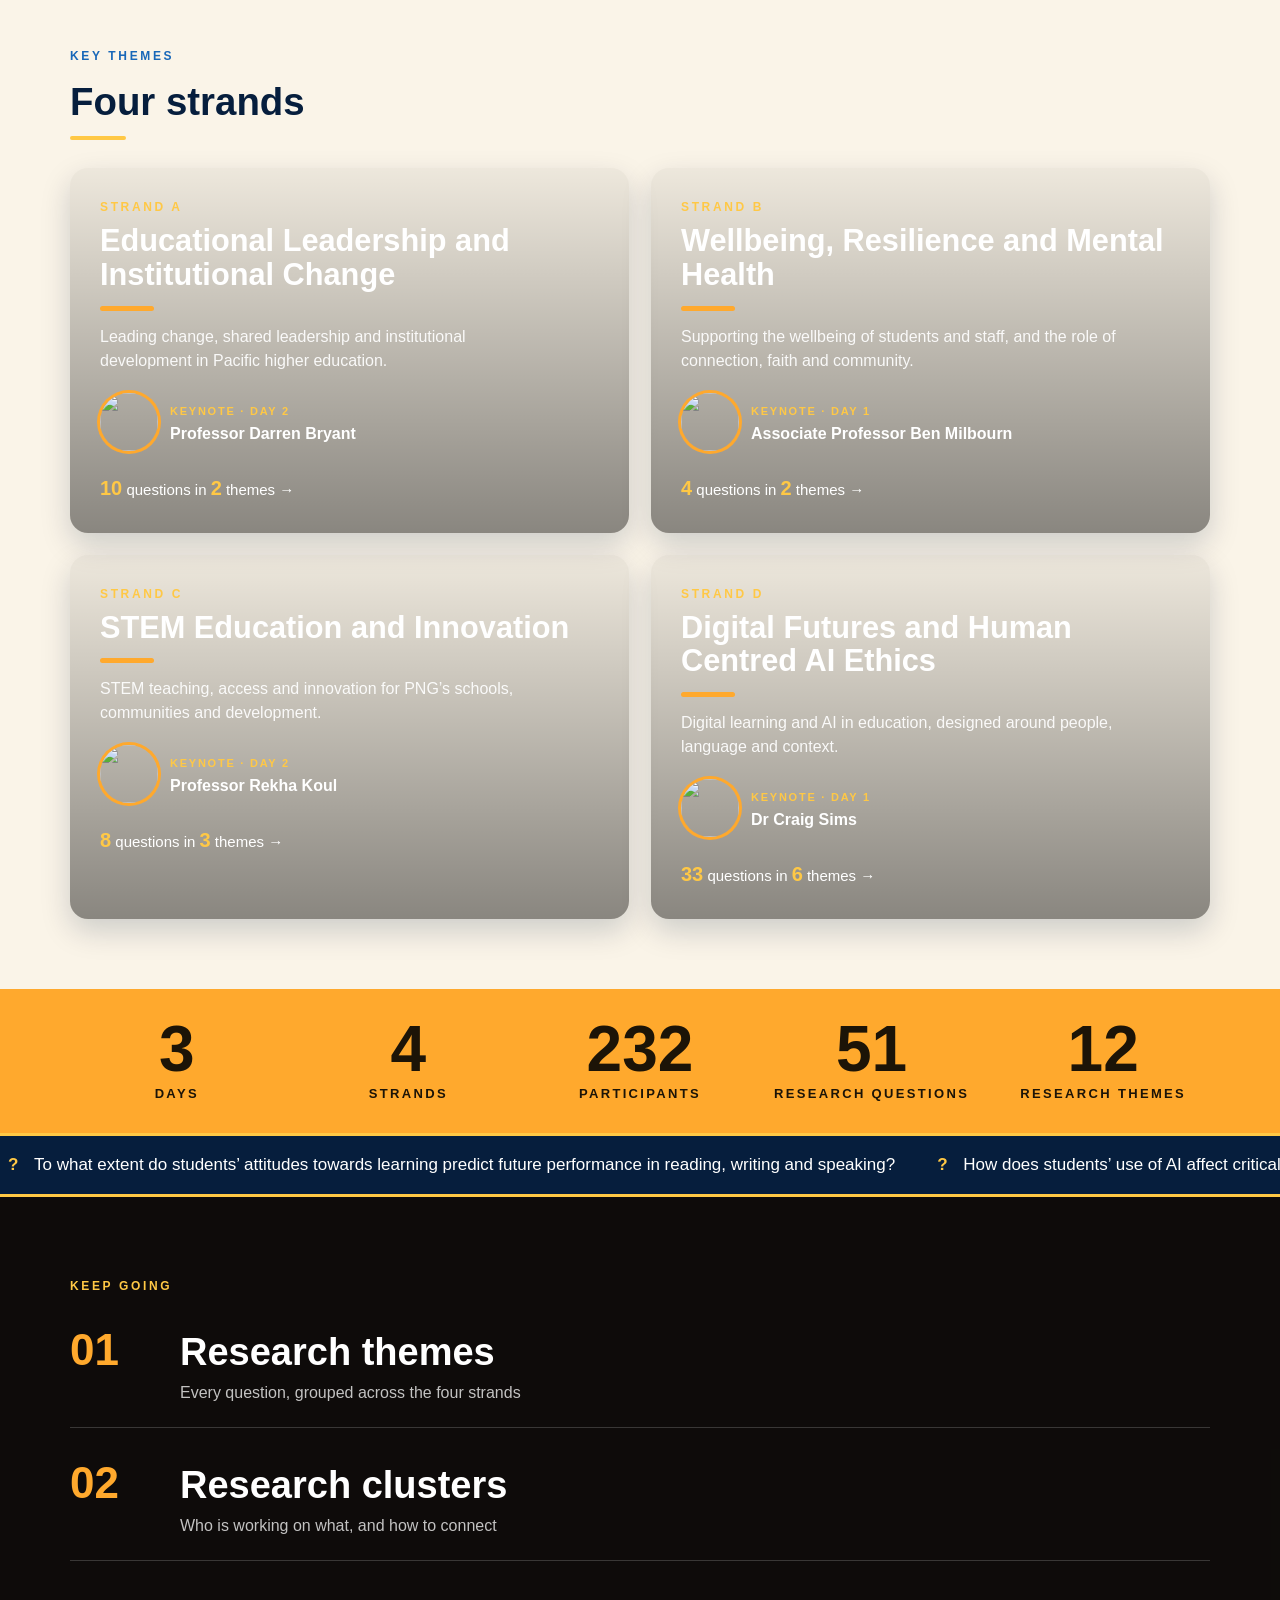
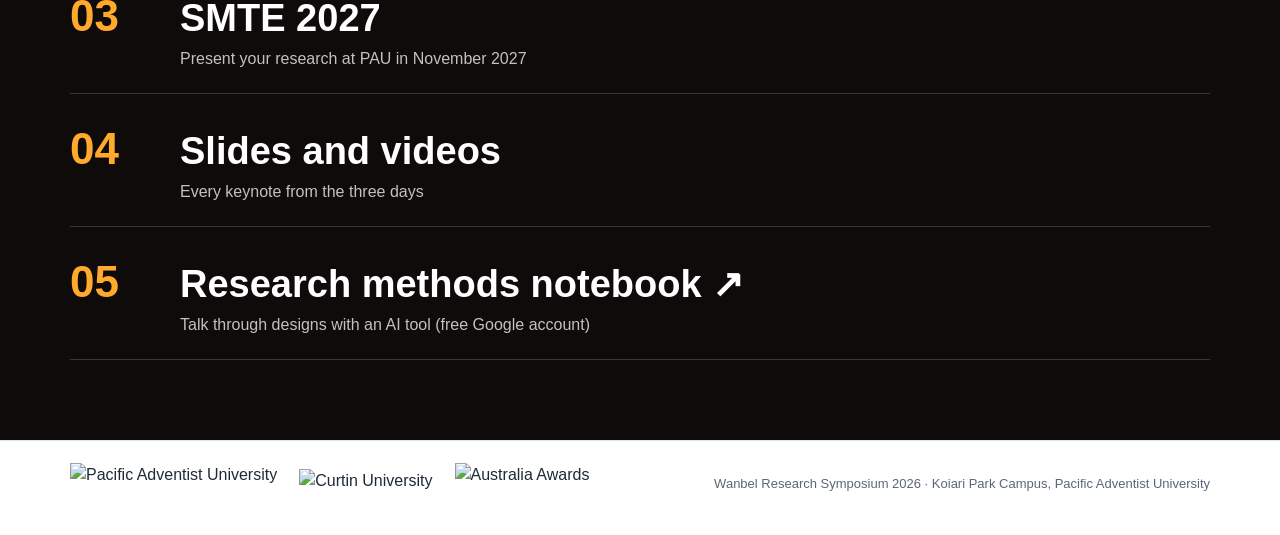
==== commit 5c3ede43: "Add files via upload" ====
--- a/index.html
+++ b/index.html
@@ -1,53 +1,43 @@
-<!DOCTYPE html>
-<html lang="en"><head><meta charset="utf-8"><meta name="viewport" content="width=device-width, initial-scale=1">
-<title>Wanbel Research Symposium 2026 · Research questions</title>
-<style>
-:root{--navy:#061E3D;--blue:#1867B8;--gold:#FFC845;--ink:#1F2A37;--muted:#5B6776;--bg:#F4F7FB;--line:#DCE5F0}
-*{box-sizing:border-box}html,body{margin:0}
-body{font-family:Arial,Helvetica,sans-serif;background:var(--bg);color:var(--ink);line-height:1.4}
-.wrap{max-width:1880px;margin:0 auto;padding:0 18px}
-header{background:linear-gradient(135deg,var(--navy),var(--blue));color:#fff}
-header .wrap{display:flex;flex-wrap:wrap;align-items:center;gap:14px 28px;padding-top:16px;padding-bottom:16px}
-.kick{color:var(--gold);font-weight:700;letter-spacing:.18em;font-size:12px;text-transform:uppercase}
-h1{margin:4px 0 0;font-size:clamp(22px,2.2vw,32px);line-height:1.1}
-.htext{flex:1 1 320px}
-.steps{flex:2 1 520px;display:flex;flex-wrap:wrap;gap:8px;margin:0;padding:0;list-style:none;counter-reset:s}
-.steps li{counter-increment:s;background:rgba(255,255,255,.12);border:1px solid rgba(255,255,255,.25);border-radius:10px;padding:8px 12px 8px 40px;position:relative;font-size:14px;flex:1 1 200px}
-.steps li::before{content:counter(s);position:absolute;left:10px;top:8px;width:22px;height:22px;border-radius:50%;background:var(--gold);color:var(--navy);font-weight:800;font-size:13px;display:flex;align-items:center;justify-content:center}
-.reg{flex:0 0 auto;display:inline-block;background:var(--gold);color:var(--navy);font-weight:800;font-size:16px;text-decoration:none;border-radius:12px;padding:12px 18px;box-shadow:0 2px 6px rgba(0,0,0,.2)}
-.grid{display:grid;grid-template-columns:1fr;gap:16px;padding:16px 0 24px}
-@media(min-width:760px){.grid{grid-template-columns:repeat(2,1fr)}}
-@media(min-width:1280px){.grid{grid-template-columns:repeat(4,1fr)}}
-.col{min-width:0}
-.sh{border-bottom:3px solid var(--gold);margin-bottom:10px;padding-bottom:6px}
-.sh .k{font-size:12px;letter-spacing:.16em;text-transform:uppercase;color:var(--blue);font-weight:700}
-.sh .n{font-weight:800;font-size:17px;line-height:1.2;margin-top:2px}
-details{background:#fff;border:1px solid var(--line);border-radius:10px;margin:0 0 8px;box-shadow:0 1px 2px rgba(6,30,61,.06)}
-summary{list-style:none;cursor:pointer;padding:10px 12px;display:flex;gap:10px;align-items:flex-start}
-summary::-webkit-details-marker{display:none}
-.code{flex:0 0 auto;background:var(--gold);color:var(--navy);font-weight:800;border-radius:8px;min-width:42px;text-align:center;padding:6px 4px;font-size:16px}
-.tt{font-weight:700;font-size:15px;line-height:1.25}
-.dd{color:var(--muted);font-size:13px;margin-top:2px}
-.count{font-size:11px;color:var(--blue);font-weight:700;margin-top:4px;letter-spacing:.05em}
-.chev{margin-left:auto;color:var(--blue);font-size:14px;transition:transform .2s;padding-top:4px}
-details[open] .chev{transform:rotate(90deg)}
-ol.q{margin:0;padding:4px 14px 12px 34px;border-top:1px solid var(--line)}
-ol.q li{margin:8px 0;font-size:14px}
-footer{color:var(--muted);font-size:12px;text-align:center;padding:0 16px 24px}
-@media(max-width:759px){.dd{font-size:14px}.tt{font-size:16px}}
-</style></head><body>
-<header><div class="wrap">
-<div class="htext"><div class="kick">Wanbel Research Symposium 2026</div><h1>Your research questions</h1></div>
-<ol class="steps"><li>Browse the themes. Tap one to see its questions.</li><li>Choose the theme you most want to work on, and note its code.</li><li>Form a cluster and agree one research question.</li><li>One person registers your cluster on Padlet.</li></ol>
-<a class="reg" href="https://padlet.com/curtinschoolofeducation/wanbel-research-symposium-2026-research-clusters-s025qxuvh6d6tyvyw1vt" target="_blank" rel="noopener">Register your cluster →</a>
-</div></header>
-<main class="wrap"><div class="grid" id="grid"></div></main>
-<footer>Pacific Adventist University · Curtin University · Australia Awards PNG</footer>
-<script>
-const DATA = [{"strand": "D", "name": "Digital futures and human-centred AI ethics", "themes": [{"code": "D1", "title": "Thinking, reasoning and independent learning", "desc": "How AI use shapes students’ reasoning, critical thinking and independence.", "qs": ["To what extent do students’ attitudes towards learning predict future performance in reading, writing and speaking?", "How does students’ use of AI affect critical-thinking skills in higher learning institutions (HLIs) in PNG?", "How does student dependence on AI for scientific problem-solving affect the development of human reasoning?", "To what extent does AI use risk taking over or weakening human reasoning, and how can students maintain independence in their learning and thinking?", "How does the use of AI influence nursing students’ learning experiences and clinical performance?"]}, {"code": "D2", "title": "Assessment and evidence of learning", "desc": "How we know what students can actually do.", "qs": ["How can human effort be distinguished from work generated or substantially assisted by AI?", "How can assessments in management units be designed to reduce students’ over-reliance on AI?", "How can students’ outputs and outcomes be assessed in ways that reveal their capability and actual learning?", "What alternative assessment strategies, beyond Turnitin, can effectively assess students’ learning, originality and academic integrity in the era of AI?", "What are the differences in student academic performance when LMS assessment tools are used compared with traditional pen-and-paper tests?", "How do AI-generated questions affect student performance in final evaluations at PNG universities?", "How can AI support the development of effective assessments for nursing students that increase their confidence in critical thinking and problem-solving?"]}, {"code": "D3", "title": "Building practical and professional capability", "desc": "How AI can help people develop practice-based skills, across clinical work, classrooms, ministry and health services.", "qs": ["How could teachers responsibly use AI in classroom practice, including in schools from the earliest stages of education?", "How can nursing lecturers use AI in clinical teaching to enhance students’ competency?", "How can AI support the planning of teaching and the development of clinical nursing skills and actions among Bachelor of Nursing students?", "How can AI tools support the development of simulation-based clinical modules for midwifery and nursing students?", "How can AI support health-care settings, including AI-enabled health services or software, in PNG hospitals?", "How do pastors use AI to prepare sermons, and how is AI influencing sermon preparation and delivery among pastors in Papua New Guinea?"]}, {"code": "D4", "title": "Local knowledge, language and culture", "desc": "Bringing PNG knowledge, Tok Pisin and Tokples into AI and teaching.", "qs": ["How can AI tools be used to design locally relevant content?", "How can local content and knowledge be captured, represented and incorporated into AI systems?", "What methods could be used to develop a Papua New Guinea-specific knowledge base that improves the local relevance and accuracy of AI systems?", "To what extent can AI support bilingual education and translation between English, Tok Pisin and Tokples?", "How can the integration of Indigenous Knowledge and AI improve the teaching and learning of mathematics?"]}, {"code": "D5", "title": "Institutional readiness, tools and support", "desc": "Policy, ethics, tools and support that institutions need to put in place.", "qs": ["Is using AI prompting an ethical practice in academic research, and what ethical boundaries should guide its use?", "To what extent are educational institutions prepared to integrate AI into academic teaching, learning, monitoring and evaluation?", "What pedagogical and policy frameworks would support the responsible integration of AI in PNG higher learning institutions?", "How can higher education institutions in PNG develop institutional policies, curriculum frameworks and industry partnerships to support the responsible and effective integration of AI in education, including accounting education?", "What AI tools are specifically designed for educational purposes and research studies, and what are the benefits of using more than one AI tool?", "How effective are AI-powered digital features in improving teaching, learning and administrative efficiency?", "How do institutional support services, such as online tutoring, digital-literacy orientation and technical helpdesks, affect student self-efficacy and satisfaction in PNG online courses?", "In the PNG context, will physical learning resources remain relevant as AI and digital technologies become more prevalent?"]}, {"code": "D6", "title": "Trust and human connection", "desc": "How AI affects trust, perception and connection between people.", "qs": ["Will the use of AI desensitise people to human connection and communication?", "How do people perceive individuals who use AI to perform tasks, and what effect does AI use have on perceptions of their intelligence, competence and trustworthiness?"]}]}, {"strand": "B", "name": "Wellbeing, resilience and mental health", "themes": [{"code": "B1", "title": "How institutions shape wellbeing", "desc": "Support for students and staff, and how university systems and workplaces affect wellbeing.", "qs": ["What types of support systems do nursing students need to enhance their overall wellbeing and mental health?", "How do delays caused by ineffective email communication from university offices affect university students’ course registration, academic progress, mental health and wellbeing?", "Workplace bullying: How can it be dealt with?"]}, {"code": "B2", "title": "Spiritual health and resilience", "desc": "The role of faith and spiritual health in staying well.", "qs": ["How does spiritual health support resilience and mental wellbeing?"]}]}, {"strand": "A", "name": "Educational leadership and institutional change", "themes": [{"code": "A1", "title": "Leading change in Pacific contexts", "desc": "How leaders adapt change, innovation and training to PNG and Pacific cultures, constraints and goals.", "qs": ["How do leaders in higher institutions in PNG contextualize and adapt to innovative changes to improve student learning, wellbeing and institutional performances?", "How do leaders in Pacific higher education institutions navigate institutional constraints and cultural boundaries to drive meaningful change and innovation?", "To what extent does culturally adapted leadership and management training improve leadership effectiveness across institutions in the Pacific region?", "How do HEI leaders contextualise PNG Vision 2050?", "How do academics across Sonoma and PAU contextualize usage of Canvas?", "How do we contextualise and respect new ideas in our organisations and institutions?"]}, {"code": "A2", "title": "Bringing people through change", "desc": "Shared leadership, collective decisions and supporting teams as change happens.", "qs": ["How do we utilize collective decision making to remediate passive rejection?", "What strategies support team members’ adaptation to organisational change?", "How is leadership shared in the process of change and innovation within different faculties at PAU?", "How do school leaders’ leadership practices affect teachers’ willingness to participate positively in school initiatives?"]}]}, {"strand": "C", "name": "STEM education and innovation", "themes": [{"code": "C1", "title": "STEM programs: effectiveness and reach", "desc": "How well current STEM programs work, and how to extend them and their resources to more schools, including rural PNG.", "qs": ["How effectively does the current STEM program in PNG’s National Schools of Excellence prepare students to become independent researchers?", "How does STEM curriculum effectively improve learning at selected schools where STEM curriculum is offered in PNG?", "How best can STEM education be implemented in schools other than the National Schools of Excellence?", "To what extent does access to STEM learning resources affect secondary students’ achievement and interest in rural PNG?"]}, {"code": "C2", "title": "Teaching and assessing STEM for real-world problems", "desc": "Contextualised pedagogies and assessment that help students solve real problems.", "qs": ["How can contextualised STEM pedagogies promote local innovation and community-based solutions?", "How do different types of assessment impact students’ output in solving real-world problems?"]}, {"code": "C3", "title": "STEM for national and community development", "desc": "How STEM education and institutions can serve PNG’s development priorities and communities.", "qs": ["How can STEM education contribute to national development priorities in PNG, such as food and water security and climate adaptation?", "What practical steps should a higher learning institution in PNG, with different disciplines and areas of emphasis, take to effectively use STEM to prepare students to solve real-life challenges in communities?"]}]}];
-const ORDER=['A','B','C','D'];
-const esc=s=>s.replace(/[&<>]/g,c=>({'&':'&amp;','<':'&lt;','>':'&gt;'}[c]));
-document.getElementById('grid').innerHTML = DATA.slice().sort((a,b)=>ORDER.indexOf(a.strand)-ORDER.indexOf(b.strand)).map(s=>
- `<section class="col"><div class="sh"><div class="k">Strand ${s.strand}</div><div class="n">${esc(s.name)}</div></div>`+
- s.themes.map(t=>`<details><summary><span class="code">${t.code}</span><span><div class="tt">${esc(t.title)}</div><div class="dd">${esc(t.desc)}</div><div class="count">${t.qs.length} QUESTION${t.qs.length>1?'S':''}</div></span><span class="chev">▶</span></summary><ol class="q">${t.qs.map(q=>`<li>${esc(q)}</li>`).join('')}</ol></details>`).join('')+`</section>`).join('');
-</script></body></html>+<!DOCTYPE html><html lang="en"><head><meta charset="utf-8"><meta name="viewport" content="width=device-width, initial-scale=1"><title>Wanbel Research Symposium 2026</title><link rel="stylesheet" href="style.css"><link rel="stylesheet" href="home.css"></head><body class="home">
+<nav class="top"><div class="wrap"><a class="brand" href="index.html">Wanbel <span>Research Symposium</span></a><a class="l on" href="index.html">Home</a><a class="l" href="themes.html">Research themes</a><a class="l" href="clusters.html">Research clusters</a><a class="l" href="smte2027.html">SMTE 2027</a><a class="l" href="resources.html">Slides and videos</a></div></nav>
+<header class="hx"><canvas id="waves"></canvas><div class="wrap hxin">
+<div class="kick">Inaugural Research Symposium · 23 to 25 November 2026</div>
+<h1>Wanbel<br><span>Research Symposium</span></h1><div class="bar"></div>
+<p class="sub">Transforming Learning, Leadership and Wellbeing Across the Pacific</p>
+<p class="meta">Koiari Park Campus · Pacific Adventist University · Port Moresby, Papua New Guinea</p>
+<div class="btns"><a href="themes.html">Research themes</a><a href="clusters.html">Research clusters</a><a href="smte2027.html">SMTE 2027</a><a href="resources.html">Slides and videos</a></div>
+</div>
+<div class="logobar"><div class="wrap lb"><img src="pau.png" alt="Pacific Adventist University"><img class="cu" src="curtin.png" alt="Curtin University"><img src="academy.png" alt="Curtin Academy"><img src="aa.png" alt="Australia Awards Papua New Guinea"></div></div>
+</header>
+<section class="about"><div class="wrap ab"><div class="kick dark">Wanbel · one mind</div>
+<p class="big">A joint initiative of Pacific Adventist University and Curtin University, supported by Australia Awards Papua New Guinea, bringing academics, researchers and educational leaders from across PNG and the Pacific together to build collaborative research.</p>
+<p class="big2">The thread through every session was people. Relationships between institutions and colleagues are what move research and collaboration forward.</p></div></section>
+<section class="aimsx"><div class="wrap"><div class="kick">Aims</div><h2 class="hw">What the symposium set out to do</h2>
+<ol class="ax"><li><b>01</b><span>Connect researchers and educators across PNG and the Pacific.</span></li><li><b>02</b><span>Generate research questions grounded in our own teaching, leadership and practice.</span></li><li><b>03</b><span>Form research clusters across institutions and disciplines.</span></li><li><b>04</b><span>Build towards presenting this research at SMTE 2027.</span></li></ol></div></section>
+<section class="strandsx"><div class="wrap"><div class="kick dark">Key themes</div><h2 class="hd">Four strands</h2>
+<div class="sgrid"><a class="sc" href="themes.html#A1"><div class="scbg" style="background-image:url('bg_A.jpg')"></div><div class="scin">
+<div class="kick">Strand A</div><h3>Educational Leadership and Institutional Change</h3><div class="bar sm"></div><p>Leading change, shared leadership and institutional development in Pacific higher education.</p>
+<div class="kn"><img src="person_darren.png" alt=""><span><em>Keynote · Day 2</em><br>Professor Darren Bryant</span></div>
+<div class="cnt"><b>10</b> questions in <b>2</b> themes <span>→</span></div></div></a><a class="sc" href="themes.html#B1"><div class="scbg" style="background-image:url('bg_B.jpg')"></div><div class="scin">
+<div class="kick">Strand B</div><h3>Wellbeing, Resilience and Mental Health</h3><div class="bar sm"></div><p>Supporting the wellbeing of students and staff, and the role of connection, faith and community.</p>
+<div class="kn"><img src="person_ben.png" alt=""><span><em>Keynote · Day 1</em><br>Associate Professor Ben Milbourn</span></div>
+<div class="cnt"><b>4</b> questions in <b>2</b> themes <span>→</span></div></div></a><a class="sc" href="themes.html#C1"><div class="scbg" style="background-image:url('bg_C.jpg')"></div><div class="scin">
+<div class="kick">Strand C</div><h3>STEM Education and Innovation</h3><div class="bar sm"></div><p>STEM teaching, access and innovation for PNG’s schools, communities and development.</p>
+<div class="kn"><img src="person_rekha.png" alt=""><span><em>Keynote · Day 2</em><br>Professor Rekha Koul</span></div>
+<div class="cnt"><b>8</b> questions in <b>3</b> themes <span>→</span></div></div></a><a class="sc" href="themes.html#D1"><div class="scbg" style="background-image:url('bg_D.jpg')"></div><div class="scin">
+<div class="kick">Strand D</div><h3>Digital Futures and Human Centred AI Ethics</h3><div class="bar sm"></div><p>Digital learning and AI in education, designed around people, language and context.</p>
+<div class="kn"><img src="person_craig.png" alt=""><span><em>Keynote · Day 1</em><br>Dr Craig Sims</span></div>
+<div class="cnt"><b>33</b> questions in <b>6</b> themes <span>→</span></div></div></a></div></div></section>
+<section class="stats"><div class="wrap st">
+<div><b data-n="3">3</b><span>days</span></div><div><b data-n="4">4</b><span>strands</span></div><div><b data-n="250">250</b><span>participants</span></div><div><b data-n="55">55</b><span>research questions</span></div><div><b data-n="13">13</b><span>research themes</span></div>
+</div></section>
+<div class="ticker" aria-label="Research questions from the symposium"><div class="track"><span>To what extent do students’ attitudes towards learning predict future performance in reading, writing and speaking?</span><span>How does students’ use of AI affect critical-thinking skills in higher learning institutions (HLIs) in PNG?</span><span>How does student dependence on AI for scientific problem-solving affect the development of human reasoning?</span><span>To what extent does AI use risk taking over or weakening human reasoning, and how can students maintain independence in their learning and thinking?</span><span>How does the use of AI influence nursing students’ learning experiences and clinical performance?</span><span>How can human effort be distinguished from work generated or substantially assisted by AI?</span><span>How can assessments in management units be designed to reduce students’ over-reliance on AI?</span><span>How can students’ outputs and outcomes be assessed in ways that reveal their capability and actual learning?</span><span>What alternative assessment strategies, beyond Turnitin, can effectively assess students’ learning, originality and academic integrity in the era of AI?</span><span>What are the differences in student academic performance when LMS assessment tools are used compared with traditional pen-and-paper tests?</span><span>How do AI-generated questions affect student performance in final evaluations at PNG universities?</span><span>How can AI support the development of effective assessments for nursing students that increase their confidence in critical thinking and problem-solving?</span><span>How could teachers responsibly use AI in classroom practice, including in schools from the earliest stages of education?</span><span>How can nursing lecturers use AI in clinical teaching to enhance students’ competency?</span><span>How can AI support the planning of teaching and the development of clinical nursing skills and actions among Bachelor of Nursing students?</span><span>How can AI tools support the development of simulation-based clinical modules for midwifery and nursing students?</span><span>How can AI support health-care settings, including AI-enabled health services or software, in PNG hospitals?</span><span>How do pastors use AI to prepare sermons, and how is AI influencing sermon preparation and delivery among pastors in Papua New Guinea?</span><span>How can AI tools be used to design locally relevant content?</span><span>How can local content and knowledge be captured, represented and incorporated into AI systems?</span><span>What methods could be used to develop a Papua New Guinea-specific knowledge base that improves the local relevance and accuracy of AI systems?</span><span>To what extent can AI support bilingual education and translation between English, Tok Pisin and Tokples?</span><span>How can the integration of Indigenous Knowledge and AI improve the teaching and learning of mathematics?</span><span>Is using AI prompting an ethical practice in academic research, and what ethical boundaries should guide its use?</span><span>To what extent are educational institutions prepared to integrate AI into academic teaching, learning, monitoring and evaluation?</span><span>What pedagogical and policy frameworks would support the responsible integration of AI in PNG higher learning institutions?</span><span>How can higher education institutions in PNG develop institutional policies, curriculum frameworks and industry partnerships to support the responsible and effective integration of AI in education, including accounting education?</span><span>What AI tools are specifically designed for educational purposes and research studies, and what are the benefits of using more than one AI tool?</span><span>How effective are AI-powered digital features in improving teaching, learning and administrative efficiency?</span><span>How do institutional support services, such as online tutoring, digital-literacy orientation and technical helpdesks, affect student self-efficacy and satisfaction in PNG online courses?</span><span>In the PNG context, will physical learning resources remain relevant as AI and digital technologies become more prevalent?</span><span>Will the use of AI desensitise people to human connection and communication?</span><span>How do people perceive individuals who use AI to perform tasks, and what effect does AI use have on perceptions of their intelligence, competence and trustworthiness?</span><span>What types of support systems do nursing students need to enhance their overall wellbeing and mental health?</span><span>How do delays caused by ineffective email communication from university offices affect university students’ course registration, academic progress, mental health and wellbeing?</span><span>Workplace bullying: How can it be dealt with?</span><span>How does spiritual health support resilience and mental wellbeing?</span><span>How do leaders in higher institutions in PNG contextualize and adapt to innovative changes to improve student learning, wellbeing and institutional performances?</span><span>How do leaders in Pacific higher education institutions navigate institutional constraints and cultural boundaries to drive meaningful change and innovation?</span><span>To what extent does culturally adapted leadership and management training improve leadership effectiveness across institutions in the Pacific region?</span><span>How do HEI leaders contextualise PNG Vision 2050?</span><span>How do academics across Sonoma and PAU contextualize usage of Canvas?</span><span>How do we contextualise and respect new ideas in our organisations and institutions?</span><span>How do we utilize collective decision making to remediate passive rejection?</span><span>What strategies support team members’ adaptation to organisational change?</span><span>How is leadership shared in the process of change and innovation within different faculties at PAU?</span><span>How do school leaders’ leadership practices affect teachers’ willingness to participate positively in school initiatives?</span><span>How effectively does the current STEM program in PNG’s National Schools of Excellence prepare students to become independent researchers?</span><span>How does STEM curriculum effectively improve learning at selected schools where STEM curriculum is offered in PNG?</span><span>How best can STEM education be implemented in schools other than the National Schools of Excellence?</span><span>To what extent does access to STEM learning resources affect secondary students’ achievement and interest in rural PNG?</span><span>How can contextualised STEM pedagogies promote local innovation and community-based solutions?</span><span>How do different types of assessment impact students’ output in solving real-world problems?</span><span>How can STEM education contribute to national development priorities in PNG, such as food and water security and climate adaptation?</span><span>What practical steps should a higher learning institution in PNG, with different disciplines and areas of emphasis, take to effectively use STEM to prepare students to solve real-life challenges in communities?</span><span>To what extent do students’ attitudes towards learning predict future performance in reading, writing and speaking?</span><span>How does students’ use of AI affect critical-thinking skills in higher learning institutions (HLIs) in PNG?</span><span>How does student dependence on AI for scientific problem-solving affect the development of human reasoning?</span><span>To what extent does AI use risk taking over or weakening human reasoning, and how can students maintain independence in their learning and thinking?</span><span>How does the use of AI influence nursing students’ learning experiences and clinical performance?</span><span>How can human effort be distinguished from work generated or substantially assisted by AI?</span><span>How can assessments in management units be designed to reduce students’ over-reliance on AI?</span><span>How can students’ outputs and outcomes be assessed in ways that reveal their capability and actual learning?</span><span>What alternative assessment strategies, beyond Turnitin, can effectively assess students’ learning, originality and academic integrity in the era of AI?</span><span>What are the differences in student academic performance when LMS assessment tools are used compared with traditional pen-and-paper tests?</span><span>How do AI-generated questions affect student performance in final evaluations at PNG universities?</span><span>How can AI support the development of effective assessments for nursing students that increase their confidence in critical thinking and problem-solving?</span><span>How could teachers responsibly use AI in classroom practice, including in schools from the earliest stages of education?</span><span>How can nursing lecturers use AI in clinical teaching to enhance students’ competency?</span><span>How can AI support the planning of teaching and the development of clinical nursing skills and actions among Bachelor of Nursing students?</span><span>How can AI tools support the development of simulation-based clinical modules for midwifery and nursing students?</span><span>How can AI support health-care settings, including AI-enabled health services or software, in PNG hospitals?</span><span>How do pastors use AI to prepare sermons, and how is AI influencing sermon preparation and delivery among pastors in Papua New Guinea?</span><span>How can AI tools be used to design locally relevant content?</span><span>How can local content and knowledge be captured, represented and incorporated into AI systems?</span><span>What methods could be used to develop a Papua New Guinea-specific knowledge base that improves the local relevance and accuracy of AI systems?</span><span>To what extent can AI support bilingual education and translation between English, Tok Pisin and Tokples?</span><span>How can the integration of Indigenous Knowledge and AI improve the teaching and learning of mathematics?</span><span>Is using AI prompting an ethical practice in academic research, and what ethical boundaries should guide its use?</span><span>To what extent are educational institutions prepared to integrate AI into academic teaching, learning, monitoring and evaluation?</span><span>What pedagogical and policy frameworks would support the responsible integration of AI in PNG higher learning institutions?</span><span>How can higher education institutions in PNG develop institutional policies, curriculum frameworks and industry partnerships to support the responsible and effective integration of AI in education, including accounting education?</span><span>What AI tools are specifically designed for educational purposes and research studies, and what are the benefits of using more than one AI tool?</span><span>How effective are AI-powered digital features in improving teaching, learning and administrative efficiency?</span><span>How do institutional support services, such as online tutoring, digital-literacy orientation and technical helpdesks, affect student self-efficacy and satisfaction in PNG online courses?</span><span>In the PNG context, will physical learning resources remain relevant as AI and digital technologies become more prevalent?</span><span>Will the use of AI desensitise people to human connection and communication?</span><span>How do people perceive individuals who use AI to perform tasks, and what effect does AI use have on perceptions of their intelligence, competence and trustworthiness?</span><span>What types of support systems do nursing students need to enhance their overall wellbeing and mental health?</span><span>How do delays caused by ineffective email communication from university offices affect university students’ course registration, academic progress, mental health and wellbeing?</span><span>Workplace bullying: How can it be dealt with?</span><span>How does spiritual health support resilience and mental wellbeing?</span><span>How do leaders in higher institutions in PNG contextualize and adapt to innovative changes to improve student learning, wellbeing and institutional performances?</span><span>How do leaders in Pacific higher education institutions navigate institutional constraints and cultural boundaries to drive meaningful change and innovation?</span><span>To what extent does culturally adapted leadership and management training improve leadership effectiveness across institutions in the Pacific region?</span><span>How do HEI leaders contextualise PNG Vision 2050?</span><span>How do academics across Sonoma and PAU contextualize usage of Canvas?</span><span>How do we contextualise and respect new ideas in our organisations and institutions?</span><span>How do we utilize collective decision making to remediate passive rejection?</span><span>What strategies support team members’ adaptation to organisational change?</span><span>How is leadership shared in the process of change and innovation within different faculties at PAU?</span><span>How do school leaders’ leadership practices affect teachers’ willingness to participate positively in school initiatives?</span><span>How effectively does the current STEM program in PNG’s National Schools of Excellence prepare students to become independent researchers?</span><span>How does STEM curriculum effectively improve learning at selected schools where STEM curriculum is offered in PNG?</span><span>How best can STEM education be implemented in schools other than the National Schools of Excellence?</span><span>To what extent does access to STEM learning resources affect secondary students’ achievement and interest in rural PNG?</span><span>How can contextualised STEM pedagogies promote local innovation and community-based solutions?</span><span>How do different types of assessment impact students’ output in solving real-world problems?</span><span>How can STEM education contribute to national development priorities in PNG, such as food and water security and climate adaptation?</span><span>What practical steps should a higher learning institution in PNG, with different disciplines and areas of emphasis, take to effectively use STEM to prepare students to solve real-life challenges in communities?</span></div></div>
+<section class="explore"><div class="wrap"><div class="kick">Keep going</div>
+<a class="ex" href="themes.html"><b>01</b><span>Research themes</span><em>Every question, grouped across the four strands</em></a>
+<a class="ex" href="clusters.html"><b>02</b><span>Research clusters</span><em>Who is working on what, and how to connect</em></a>
+<a class="ex" href="smte2027.html"><b>03</b><span>SMTE 2027</span><em>Present your research at PAU in November 2027</em></a>
+<a class="ex" href="resources.html"><b>04</b><span>Slides and videos</span><em>Every keynote from the three days</em></a>
+<a class="ex" href="https://notebook.google.com/notebook/b9a454ba-93ff-4b51-8f4b-78c9e6ec5875" target="_blank" rel="noopener"><b>05</b><span>Research methods notebook ↗</span><em>Talk through designs with an AI tool (free Google account)</em></a>
+</div></section>
+<footer class="site"><div class="wrap"><img src="pau.png" alt="Pacific Adventist University"><img src="curtin.png" alt="Curtin University"><img src="aa.png" alt="Australia Awards"><div class="small">Wanbel Research Symposium 2026 · Koiari Park Campus, Pacific Adventist University</div></div></footer>
+<script src="home.js"></script></body></html>
--- a/style.css
+++ b/style.css
@@ -0,0 +1,111 @@
+:root{--navy:#061E3D;--blue:#1867B8;--gold:#FFC845;--ink:#1F2A37;--muted:#5B6776;--bg:#F4F7FB;--line:#DCE5F0;--maroon:#63263C;--cream:#FAF4E8}
+*{box-sizing:border-box}html,body{margin:0}
+body{font-family:Arial,Helvetica,sans-serif;background:var(--bg);color:var(--ink);line-height:1.5}
+a{color:var(--blue)}
+.wrap{max-width:1180px;margin:0 auto;padding:0 20px}
+.wide{max-width:1880px}
+nav.top{background:var(--navy);position:sticky;top:0;z-index:10}
+nav.top .wrap{display:flex;flex-wrap:wrap;align-items:center;gap:4px 18px;padding-top:10px;padding-bottom:10px}
+nav.top .brand{color:#fff;font-weight:800;text-decoration:none;margin-right:auto;letter-spacing:.02em}
+nav.top .brand span{color:var(--gold)}
+nav.top a.l{color:#D8E4F2;text-decoration:none;font-size:14px;font-weight:700;padding:6px 2px;border-bottom:2px solid transparent}
+nav.top a.l:hover,nav.top a.l.on{color:#fff;border-bottom-color:var(--gold)}
+.hero{background:linear-gradient(135deg,var(--navy),var(--blue));color:#fff;padding:56px 0 50px}
+.kick{color:var(--gold);font-weight:700;letter-spacing:.18em;font-size:13px;text-transform:uppercase}
+.hero h1{font-size:clamp(34px,5vw,60px);line-height:1.05;margin:10px 0 12px}
+.hero .sub{font-size:clamp(17px,2vw,22px);font-style:italic;opacity:.95;margin:0 0 18px}
+.hero .meta{font-weight:700;font-size:16px}
+.page-h{background:linear-gradient(135deg,var(--navy),var(--blue));color:#fff;padding:30px 0 26px}
+.page-h h1{margin:6px 0 4px;font-size:clamp(26px,3vw,38px)}
+.page-h p{margin:0;opacity:.92}
+section{padding:34px 0}
+h2{font-size:26px;margin:0 0 14px;color:var(--navy)}
+.lead{font-size:18px;max-width:860px}
+.cards{display:grid;gap:16px;grid-template-columns:repeat(auto-fit,minmax(250px,1fr))}
+.card{background:#fff;border:1px solid var(--line);border-radius:14px;padding:20px;box-shadow:0 1px 3px rgba(6,30,61,.06);text-decoration:none;color:var(--ink);display:block;transition:transform .15s,box-shadow .15s}
+a.card:hover{transform:translateY(-2px);box-shadow:0 6px 16px rgba(6,30,61,.12)}
+.card .t{font-weight:800;font-size:19px;color:var(--navy);margin:6px 0 6px}
+.card .d{color:var(--muted);font-size:15px;margin:0}
+.card .go{color:var(--blue);font-weight:700;font-size:14px;margin-top:10px;display:inline-block}
+.tag{display:inline-block;background:var(--gold);color:var(--navy);font-weight:800;border-radius:8px;padding:3px 9px;font-size:13px}
+.aims{counter-reset:a;list-style:none;padding:0;margin:0;display:grid;gap:12px;grid-template-columns:repeat(auto-fit,minmax(240px,1fr))}
+.aims li{counter-increment:a;background:#fff;border-left:5px solid var(--gold);border-radius:10px;padding:14px 16px 14px 54px;position:relative;box-shadow:0 1px 3px rgba(6,30,61,.06)}
+.aims li::before{content:counter(a);position:absolute;left:14px;top:14px;width:28px;height:28px;border-radius:50%;background:var(--navy);color:var(--gold);font-weight:800;display:flex;align-items:center;justify-content:center}
+.note{background:#fff;border:1px solid var(--line);border-left:6px solid var(--blue);border-radius:10px;padding:14px 16px;margin:14px 0}
+.btn{display:inline-block;background:var(--gold);color:var(--navy);font-weight:800;text-decoration:none;border-radius:12px;padding:12px 18px;margin:6px 8px 6px 0}
+.btn.alt{background:#fff;border:2px solid var(--navy)}
+footer.site{background:#fff;border-top:1px solid var(--line);padding:22px 0 30px;margin-top:20px}
+footer.site .wrap{display:flex;flex-wrap:wrap;align-items:center;gap:22px}
+footer.site img{height:42px;width:auto}
+footer.site img[alt="Curtin University"]{height:30px}
+footer.site .small{color:var(--muted);font-size:13px;margin-left:auto}
+table{border-collapse:collapse;width:100%;background:#fff;border-radius:10px;overflow:hidden}
+td,th{text-align:left;padding:10px 14px;border-bottom:1px solid var(--line)}
+th{background:var(--navy);color:#fff;font-size:14px}
+.embed{width:100%;height:80vh;min-height:560px;border:1px solid var(--line);border-radius:12px;background:#fff}
+.card.deck{padding:0;overflow:hidden}
+.card.deck img{width:100%;display:block;aspect-ratio:16/9;object-fit:cover;border-bottom:1px solid var(--line)}
+.card.deck .t,.card.deck .d,.card.deck .go{margin-left:18px;margin-right:18px}
+.card.deck .go{margin-bottom:16px}
+
+/* ---------- lighter, livelier layer ---------- */
+.hero,.page-h{position:relative;overflow:hidden;background:linear-gradient(120deg,#061E3D,#0E3B73,#1867B8,#0B2E5C);background-size:300% 300%;animation:drift 18s ease-in-out infinite}
+@keyframes drift{0%{background-position:0% 50%}50%{background-position:100% 50%}100%{background-position:0% 50%}}
+.hero::after,.page-h::after{content:"";position:absolute;inset:auto -10% -40px -10%;height:140px;background:radial-gradient(60% 60% at 50% 100%,rgba(255,200,69,.22),transparent 70%);pointer-events:none}
+.waves{position:absolute;inset:0;pointer-events:none;opacity:.35}
+.waves path{fill:none;stroke:#FFC845;stroke-width:1;animation:wave 12s ease-in-out infinite alternate}
+.waves path:nth-child(2){animation-duration:15s;stroke:#8FB3DA}
+.waves path:nth-child(3){animation-duration:19s}
+@keyframes wave{from{transform:translateX(-40px)}to{transform:translateX(40px)}}
+.hero .wrap,.page-h .wrap{position:relative;z-index:2}
+.flybird{position:absolute;top:18px;right:-200px;width:150px;z-index:3;pointer-events:none;animation:fly 16s linear infinite}
+@keyframes fly{0%{transform:translate(0,0)}45%{transform:translate(calc(-100vw - 260px),40px)}100%{transform:translate(calc(-100vw - 260px),40px)}}
+/* open layouts instead of boxes */
+.card{background:none;border:none;box-shadow:none;padding:6px 0 0;border-radius:0}
+a.card:hover{transform:none;box-shadow:none}
+.card .t{font-size:21px;position:relative;display:inline}
+a.card .t{background-image:linear-gradient(var(--gold),var(--gold));background-size:0 3px;background-repeat:no-repeat;background-position:0 100%;transition:background-size .35s}
+a.card:hover .t{background-size:100% 3px}
+.card .go{transition:transform .25s}
+a.card:hover .go{transform:translateX(6px)}
+.cards{gap:30px 34px}
+.card.deck{padding:0;overflow:visible;background:none;border:none}
+.card.deck img{border-radius:14px;border:none;box-shadow:0 10px 24px rgba(6,30,61,.18);transition:transform .35s,box-shadow .35s;margin-bottom:12px}
+.card.deck:hover img{transform:translateY(-4px) scale(1.02);box-shadow:0 16px 32px rgba(6,30,61,.25)}
+.card.deck .t,.card.deck .d,.card.deck .go{margin-left:0;margin-right:0}
+.aims li{background:none;box-shadow:none;border-left:none;padding:0 0 0 64px;font-size:18px;font-weight:700;color:var(--navy);min-height:52px}
+.aims li::before{width:48px;height:48px;font-size:22px;top:-4px;left:0;background:var(--gold);color:var(--navy)}
+.strand{display:flex;gap:16px;align-items:flex-start}
+.strand .big{flex:0 0 auto;width:64px;height:64px;border-radius:50%;background:var(--navy);color:var(--gold);font-weight:900;font-size:30px;display:flex;align-items:center;justify-content:center;transition:transform .3s}
+.strand:hover .big{transform:rotate(-8deg) scale(1.08)}
+.note{border:none;background:rgba(24,103,184,.07);border-radius:12px}
+h2{position:relative;padding-bottom:10px}
+h2::after{content:"";position:absolute;left:0;bottom:0;width:56px;height:4px;border-radius:2px;background:var(--gold)}
+table{box-shadow:0 6px 18px rgba(6,30,61,.08)}
+/* reveal on scroll */
+.reveal{opacity:0;transform:translateY(26px);transition:opacity .7s ease,transform .7s ease}
+.reveal.in{opacity:1;transform:none}
+.cards .reveal:nth-child(2){transition-delay:.08s}.cards .reveal:nth-child(3){transition-delay:.16s}.cards .reveal:nth-child(4){transition-delay:.24s}.cards .reveal:nth-child(5){transition-delay:.32s}
+@media (prefers-reduced-motion:reduce){.hero,.page-h,.waves path,.flybird{animation:none}.flybird{display:none}.reveal{opacity:1;transform:none;transition:none}}
+@media (max-width:700px){.flybird{width:100px}}
+.fits{margin-top:12px;display:flex;flex-wrap:wrap;gap:6px;align-items:center}
+.fits span{font-size:12px;color:var(--muted);width:100%}
+.fit{background:var(--navy);color:var(--gold);font-weight:800;font-size:13px;border-radius:7px;padding:4px 8px;text-decoration:none;transition:transform .2s}
+.fit:hover{transform:translateY(-2px)}
+.smh{position:relative;overflow:hidden;background:#63263C;color:#fff}
+.smin{display:grid;grid-template-columns:minmax(0,1fr) minmax(0,1.05fr);gap:40px;align-items:stretch;padding-top:235px;padding-bottom:70px}
+.motif .big{position:relative;z-index:2;font-weight:900;line-height:.86;font-size:clamp(84px,12vw,170px);letter-spacing:-.02em;margin-top:-.07em}
+.motif .big span{display:block;color:#FFF9EC}.motif .big .yr{color:#F0D497}
+.motif i{font-style:normal}
+.smt{display:flex;flex-direction:column;justify-content:space-between;gap:12px}
+.bird{position:absolute;left:0;top:0;z-index:1;opacity:0;pointer-events:none;will-change:transform}
+.smt .kick{color:#F0D497;margin:0}
+.smt h1{font-size:clamp(28px,3.1vw,44px);line-height:1.04;margin:8px 0 0}
+.smt .sub{font-size:clamp(16px,1.6vw,20px);font-style:italic;margin:0 0 6px}
+.smt .meta{font-weight:700;line-height:1.3}
+@media(max-width:820px){.smin{grid-template-columns:1fr;padding-top:175px}}
+.birdsvg{position:absolute;inset:0;width:100%;height:100%;z-index:1;pointer-events:none;opacity:0;overflow:visible}
+.smh .smin{position:relative;z-index:2}
+.perchimg{position:absolute;z-index:1;opacity:0;pointer-events:none;transition:transform .5s ease;height:auto}
+.flyerimg{position:absolute;left:0;top:0;z-index:3;opacity:0;pointer-events:none;will-change:transform;height:auto}
+.birdcv{position:absolute;inset:0;width:100%;height:100%;z-index:3;pointer-events:none}
--- a/home.css
+++ b/home.css
@@ -0,0 +1,113 @@
+body.home{background:#0B1626}
+.kick{color:var(--gold);font-weight:700;letter-spacing:.22em;font-size:12px;text-transform:uppercase}
+.kick.dark{color:var(--blue)}
+.bar{width:72px;height:6px;border-radius:3px;background:#FFA92D;margin:18px 0}
+/* hero */
+.hx{position:relative;min-height:92vh;display:flex;align-items:center;color:#fff;background:#14110F url('bg_P.jpg') center/cover;overflow:hidden}
+.hx::before{content:"";position:absolute;inset:0;background:linear-gradient(90deg,rgba(10,8,7,.75),rgba(10,8,7,.15))}
+#waves{position:absolute;inset:0;width:100%;height:100%}
+.hxin{position:relative;z-index:2;padding:80px 20px}
+.hx h1{font-size:clamp(46px,8vw,104px);line-height:.95;margin:16px 0 0;letter-spacing:-.02em}
+.hx h1 span{display:block;font-size:.5em;color:#F3E9DC;font-weight:700;letter-spacing:0}
+.hx .sub{font-size:clamp(18px,2.2vw,26px);font-style:italic;max-width:780px;margin:0 0 8px}
+.hx .meta{font-weight:700;letter-spacing:.06em;opacity:.85;margin:0 0 34px}
+.hosts{display:flex;flex-wrap:wrap;gap:22px}
+.hosts div{display:flex;align-items:center;gap:12px;font-weight:700;font-size:15px}
+.hosts img{width:62px;height:62px;border-radius:50%;box-shadow:0 0 0 3px #FFA92D}
+.hosts em{font-weight:400;opacity:.8;font-size:13px}
+
+
+@keyframes bob{50%{transform:translate(-50%,8px)}}
+/* stats */
+.stats{background:#FFA92D;padding:28px 0}
+.st{display:flex;flex-wrap:wrap;justify-content:space-between;gap:18px}
+.st div{text-align:center;flex:1 1 140px;color:#1C1407}
+.st b{display:block;font-size:clamp(40px,5vw,64px);line-height:1}
+.st span{font-size:13px;font-weight:700;letter-spacing:.18em;text-transform:uppercase}
+/* about */
+.about{background:var(--cream);padding:70px 0}
+.ab .big{font-size:clamp(20px,2.4vw,30px);line-height:1.35;font-weight:700;color:#1C1407;max-width:1000px;margin:14px 0}
+.ab .big2{font-size:clamp(17px,1.8vw,21px);color:#5A4F44;max-width:900px;margin:0}
+/* ticker */
+.ticker{background:#061E3D;overflow:hidden;white-space:nowrap;padding:16px 0;border-top:3px solid #FFC845;border-bottom:3px solid #FFC845}
+.track{display:inline-block;animation:tick 260s linear infinite}
+.ticker:hover .track{animation-play-state:paused}
+.track span{color:#fff;font-size:17px;padding:0 34px;position:relative}
+.track span::before{content:"?";position:absolute;left:8px;color:#FFC845;font-weight:900}
+@keyframes tick{to{transform:translateX(-50%)}}
+/* strand bands */
+.band{position:relative;color:#fff;overflow:hidden;padding:90px 0;min-height:80vh;display:flex;align-items:center}
+.bandbg{position:absolute;inset:-12% 0;background-position:center;background-size:cover;will-change:transform}
+.band::after{content:"";position:absolute;inset:0;background:linear-gradient(90deg,rgba(0,0,0,.45),rgba(0,0,0,.1))}
+.bandin{position:relative;z-index:2;display:grid;grid-template-columns:1fr 1.15fr;gap:60px;align-items:center;width:100%}
+.band.rev .who{order:2}
+.ring{position:relative;width:min(300px,60vw);aspect-ratio:1;margin-bottom:26px}
+.ring img{position:absolute;inset:7%;width:86%;height:86%;border-radius:50%;object-fit:cover}
+.ring svg{position:absolute;inset:0;width:100%;height:100%;transform:rotate(-90deg)}
+.ring circle{fill:none;stroke:#FFA92D;stroke-width:2;stroke-dasharray:302;stroke-dashoffset:302;transition:stroke-dashoffset 1.6s ease .2s}
+.band.in .ring circle{stroke-dashoffset:0}
+.bt{color:#fff;font-size:clamp(28px,3.4vw,46px);line-height:1.05;margin:10px 0 0;padding:0}
+.bt::after{display:none}
+.talk{font-size:18px;margin:0 0 4px}.sp{opacity:.85;margin:0}
+.ths{display:grid;gap:10px;margin:16px 0 18px}
+.th{display:flex;align-items:center;gap:14px;text-decoration:none;color:#fff;padding:14px 16px;border-radius:14px;background:rgba(255,255,255,.08);backdrop-filter:blur(4px);border:1px solid rgba(255,255,255,.16);transition:background .25s,transform .25s}
+.th:hover{background:rgba(255,255,255,.18);transform:translateX(8px)}
+.chip{flex:0 0 auto;background:#FFC845;color:#061E3D;font-weight:900;border-radius:9px;padding:6px 9px;font-size:15px}
+.th .tt{font-weight:700;font-size:17px;flex:1}
+.th .n{font-weight:900;color:#FFC845;font-size:20px}
+.th .n::after{content:" Qs";font-size:11px;font-weight:700;opacity:.8}
+.more{color:#FFC845;font-weight:700;text-decoration:none}
+/* slide-in */
+.band .who,.band .qs{opacity:0;transition:opacity .9s ease,transform .9s ease}
+.band .who{transform:translateX(-50px)}.band .qs{transform:translateX(50px)}
+.band.rev .who{transform:translateX(50px)}.band.rev .qs{transform:translateX(-50px)}
+.band.in .who,.band.in .qs{opacity:1;transform:none}
+.band.in .qs{transition-delay:.2s}
+/* explore */
+.explore{background:#14110F url('bg_P.jpg') center/cover;padding:80px 0;position:relative}
+.explore::before{content:"";position:absolute;inset:0;background:rgba(10,8,7,.6)}
+.explore .wrap{position:relative}
+.ex{display:grid;grid-template-columns:90px 1fr;align-items:baseline;gap:0 20px;text-decoration:none;color:#fff;padding:22px 0;border-bottom:1px solid rgba(255,255,255,.18)}
+.ex b{font-size:44px;color:#FFA92D;grid-row:span 2}
+.ex span{font-size:clamp(24px,3vw,38px);font-weight:800;transition:color .25s,letter-spacing .25s}
+.ex em{font-style:normal;opacity:.75}
+.ex:hover span{color:#FFC845;letter-spacing:.01em}
+body.home footer.site{margin-top:0}
+@media(max-width:860px){.bandin{grid-template-columns:1fr;gap:30px}.band.rev .who{order:0}.ex{grid-template-columns:60px 1fr}.ex b{font-size:32px}}
+@media(prefers-reduced-motion:reduce){.track{animation:none}.band .who,.band .qs{opacity:1;transform:none}.ring circle{stroke-dashoffset:0}.scrollcue{animation:none}}
+/* v3 additions */
+.hx{min-height:auto;padding-top:40px;flex-direction:column;align-items:stretch}
+.hxin{padding:70px 20px 60px}
+.btns{display:flex;flex-wrap:wrap;gap:12px;margin-top:8px}
+.btns a{color:#1C1407;background:#FFC845;text-decoration:none;font-weight:800;padding:14px 20px;border-radius:12px;transition:transform .2s,background .2s}
+.btns a:hover{transform:translateY(-3px);background:#FFA92D}
+.btns a+a{background:rgba(255,255,255,.12);color:#fff;border:1px solid rgba(255,255,255,.35)}
+.btns a+a:hover{background:rgba(255,255,255,.22)}
+.logobar{position:relative;z-index:2;background:#fff}
+.lb{display:flex;justify-content:space-between;align-items:center;gap:20px;padding-top:16px;padding-bottom:16px;flex-wrap:wrap}
+.lb img{height:58px;width:auto}.lb img.cu{height:40px}
+.aimsx{background:#14110F url('bg_P.jpg') center/cover;color:#fff;padding:70px 0;position:relative}
+.aimsx::before{content:"";position:absolute;inset:0;background:rgba(10,8,7,.55)}
+.aimsx .wrap{position:relative}
+.hw{color:#fff;font-size:clamp(26px,3vw,40px);margin:8px 0 30px}.hw::after{background:#FFA92D}
+.ax{list-style:none;margin:0;padding:0;display:grid;gap:26px;grid-template-columns:repeat(auto-fit,minmax(230px,1fr))}
+.ax li{border-top:3px solid #FFA92D;padding-top:14px}
+.ax b{display:block;font-size:46px;color:#FFA92D;line-height:1}
+.ax span{font-size:19px;font-weight:700;line-height:1.35}
+.strandsx{background:var(--cream);padding:70px 0}
+.hd{font-size:clamp(26px,3vw,40px);margin:8px 0 28px}
+.sgrid{display:grid;gap:22px;grid-template-columns:repeat(auto-fit,minmax(min(100%,520px),1fr))}
+.sc{position:relative;display:block;border-radius:18px;overflow:hidden;color:#fff;text-decoration:none;min-height:360px;box-shadow:0 12px 30px rgba(6,30,61,.18);transition:transform .35s,box-shadow .35s}
+.sc:hover{transform:translateY(-6px);box-shadow:0 20px 40px rgba(6,30,61,.28)}
+.scbg{position:absolute;inset:0;background-size:cover;background-position:center;transition:transform 6s ease}
+.sc:hover .scbg{transform:scale(1.08)}
+.sc::after{content:"";position:absolute;inset:0;background:linear-gradient(180deg,rgba(0,0,0,.05),rgba(0,0,0,.45))}
+.scin{position:relative;z-index:2;padding:30px}
+.sc h3{font-size:clamp(24px,2.4vw,32px);line-height:1.1;margin:8px 0 0}
+.bar.sm{width:54px;height:5px;margin:14px 0}
+.sc p{font-size:16px;opacity:.92;margin:0 0 20px;max-width:460px}
+.kn{display:flex;align-items:center;gap:12px;font-weight:700}
+.kn img{width:58px;height:58px;border-radius:50%;box-shadow:0 0 0 3px #FFA92D}
+.kn em{font-style:normal;font-size:11px;letter-spacing:.16em;text-transform:uppercase;color:#FFC845}
+.cnt{margin-top:22px;font-size:15px}.cnt b{color:#FFC845;font-size:20px}
+.cnt span{display:inline-block;transition:transform .25s}.sc:hover .cnt span{transform:translateX(6px)}
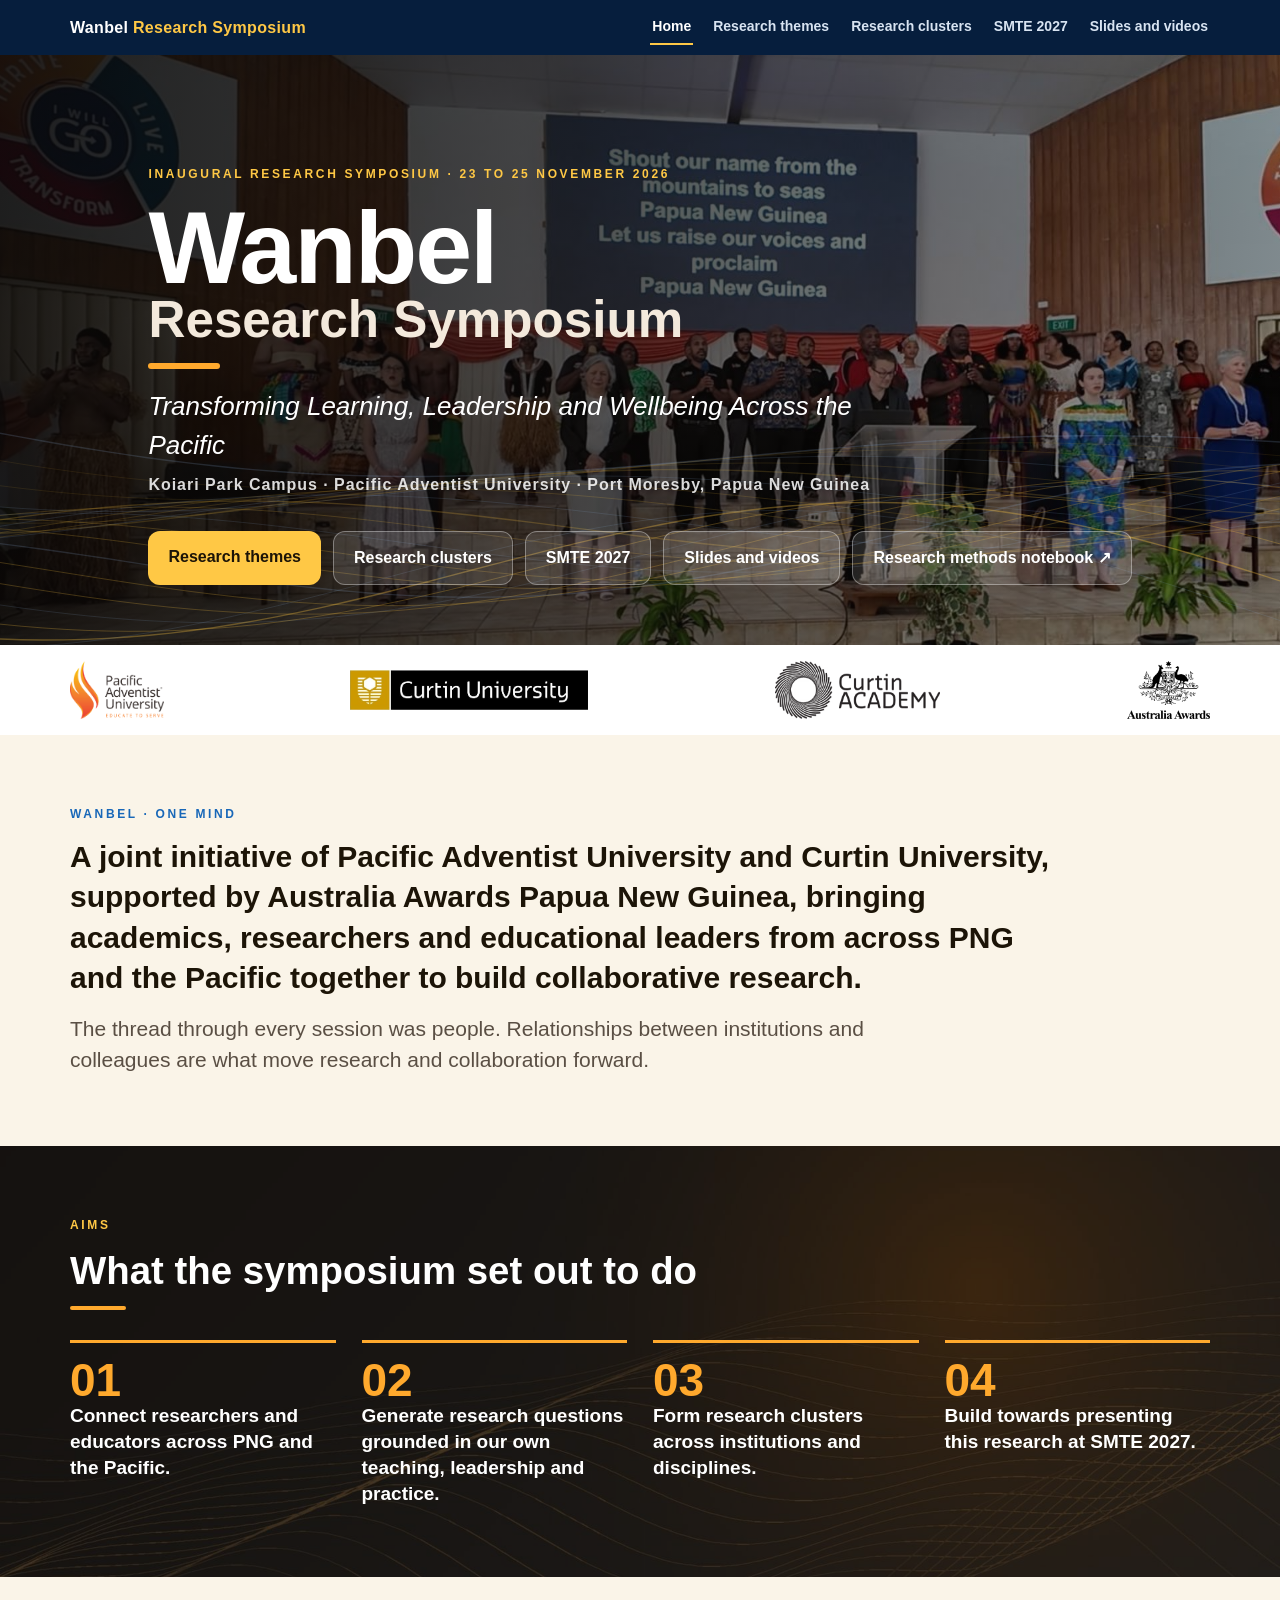
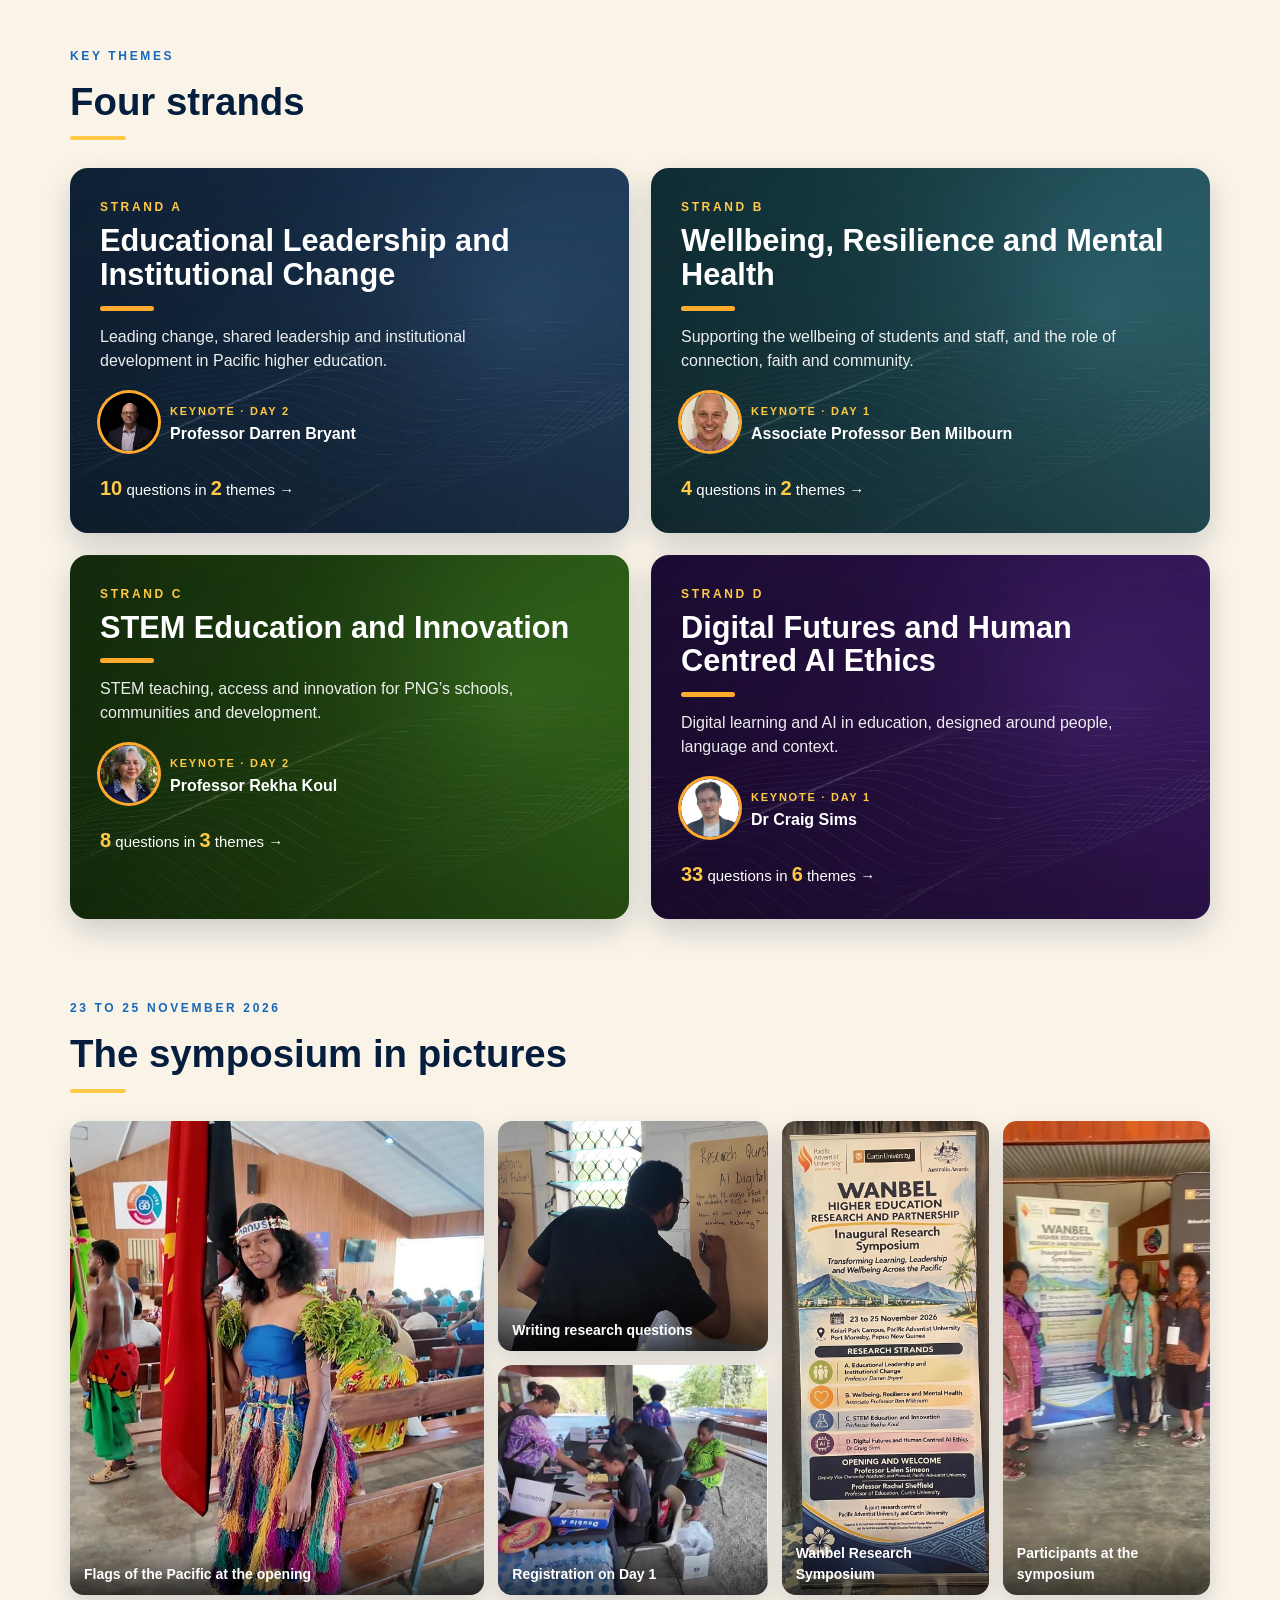
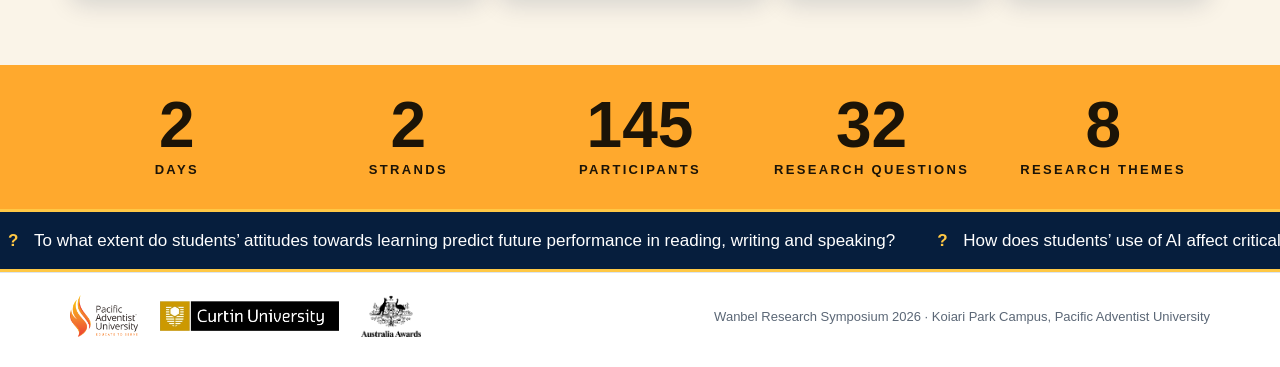
==== commit f21b730c: "Full Wanbel symposium site with images, slides and event photos Co-Authored-By: Claude Opus 5.5 <nor" ====
--- a/index.html
+++ b/index.html
@@ -1,13 +1,13 @@
-<!DOCTYPE html><html lang="en"><head><meta charset="utf-8"><meta name="viewport" content="width=device-width, initial-scale=1"><title>Wanbel Research Symposium 2026</title><link rel="stylesheet" href="style.css"><link rel="stylesheet" href="home.css"></head><body class="home">
+<!DOCTYPE html><html lang="en"><head><meta charset="utf-8"><meta name="viewport" content="width=device-width, initial-scale=1"><title>Wanbel Research Symposium 2026</title><link rel="stylesheet" href="assets/style.css"><link rel="stylesheet" href="assets/home.css"></head><body class="home">
 <nav class="top"><div class="wrap"><a class="brand" href="index.html">Wanbel <span>Research Symposium</span></a><a class="l on" href="index.html">Home</a><a class="l" href="themes.html">Research themes</a><a class="l" href="clusters.html">Research clusters</a><a class="l" href="smte2027.html">SMTE 2027</a><a class="l" href="resources.html">Slides and videos</a></div></nav>
 <header class="hx"><canvas id="waves"></canvas><div class="wrap hxin">
 <div class="kick">Inaugural Research Symposium · 23 to 25 November 2026</div>
 <h1>Wanbel<br><span>Research Symposium</span></h1><div class="bar"></div>
 <p class="sub">Transforming Learning, Leadership and Wellbeing Across the Pacific</p>
 <p class="meta">Koiari Park Campus · Pacific Adventist University · Port Moresby, Papua New Guinea</p>
-<div class="btns"><a href="themes.html">Research themes</a><a href="clusters.html">Research clusters</a><a href="smte2027.html">SMTE 2027</a><a href="resources.html">Slides and videos</a></div>
+<div class="btns"><a href="themes.html">Research themes</a><a href="clusters.html">Research clusters</a><a href="smte2027.html">SMTE 2027</a><a href="resources.html">Slides and videos</a><a href="https://notebook.google.com/notebook/b9a454ba-93ff-4b51-8f4b-78c9e6ec5875" target="_blank" rel="noopener">Research methods notebook ↗</a></div>
 </div>
-<div class="logobar"><div class="wrap lb"><img src="pau.png" alt="Pacific Adventist University"><img class="cu" src="curtin.png" alt="Curtin University"><img src="academy.png" alt="Curtin Academy"><img src="aa.png" alt="Australia Awards Papua New Guinea"></div></div>
+<div class="logobar"><div class="wrap lb"><img src="assets/pau.png" alt="Pacific Adventist University"><img class="cu" src="assets/curtin.png" alt="Curtin University"><img src="assets/academy.png" alt="Curtin Academy"><img src="assets/aa.png" alt="Australia Awards Papua New Guinea"></div></div>
 </header>
 <section class="about"><div class="wrap ab"><div class="kick dark">Wanbel · one mind</div>
 <p class="big">A joint initiative of Pacific Adventist University and Curtin University, supported by Australia Awards Papua New Guinea, bringing academics, researchers and educational leaders from across PNG and the Pacific together to build collaborative research.</p>
@@ -15,29 +15,30 @@
 <section class="aimsx"><div class="wrap"><div class="kick">Aims</div><h2 class="hw">What the symposium set out to do</h2>
 <ol class="ax"><li><b>01</b><span>Connect researchers and educators across PNG and the Pacific.</span></li><li><b>02</b><span>Generate research questions grounded in our own teaching, leadership and practice.</span></li><li><b>03</b><span>Form research clusters across institutions and disciplines.</span></li><li><b>04</b><span>Build towards presenting this research at SMTE 2027.</span></li></ol></div></section>
 <section class="strandsx"><div class="wrap"><div class="kick dark">Key themes</div><h2 class="hd">Four strands</h2>
-<div class="sgrid"><a class="sc" href="themes.html#A1"><div class="scbg" style="background-image:url('bg_A.jpg')"></div><div class="scin">
+<div class="sgrid"><a class="sc" href="themes.html#A1"><div class="scbg" style="background-image:url('assets/bg/A.jpg')"></div><div class="scin">
 <div class="kick">Strand A</div><h3>Educational Leadership and Institutional Change</h3><div class="bar sm"></div><p>Leading change, shared leadership and institutional development in Pacific higher education.</p>
-<div class="kn"><img src="person_darren.png" alt=""><span><em>Keynote · Day 2</em><br>Professor Darren Bryant</span></div>
-<div class="cnt"><b>10</b> questions in <b>2</b> themes <span>→</span></div></div></a><a class="sc" href="themes.html#B1"><div class="scbg" style="background-image:url('bg_B.jpg')"></div><div class="scin">
+<div class="kn"><img src="assets/people/darren.png" alt=""><span><em>Keynote · Day 2</em><br>Professor Darren Bryant</span></div>
+<div class="cnt"><b>10</b> questions in <b>2</b> themes <span>→</span></div></div></a><a class="sc" href="themes.html#B1"><div class="scbg" style="background-image:url('assets/bg/B.jpg')"></div><div class="scin">
 <div class="kick">Strand B</div><h3>Wellbeing, Resilience and Mental Health</h3><div class="bar sm"></div><p>Supporting the wellbeing of students and staff, and the role of connection, faith and community.</p>
-<div class="kn"><img src="person_ben.png" alt=""><span><em>Keynote · Day 1</em><br>Associate Professor Ben Milbourn</span></div>
-<div class="cnt"><b>4</b> questions in <b>2</b> themes <span>→</span></div></div></a><a class="sc" href="themes.html#C1"><div class="scbg" style="background-image:url('bg_C.jpg')"></div><div class="scin">
+<div class="kn"><img src="assets/people/ben.png" alt=""><span><em>Keynote · Day 1</em><br>Associate Professor Ben Milbourn</span></div>
+<div class="cnt"><b>4</b> questions in <b>2</b> themes <span>→</span></div></div></a><a class="sc" href="themes.html#C1"><div class="scbg" style="background-image:url('assets/bg/C.jpg')"></div><div class="scin">
 <div class="kick">Strand C</div><h3>STEM Education and Innovation</h3><div class="bar sm"></div><p>STEM teaching, access and innovation for PNG’s schools, communities and development.</p>
-<div class="kn"><img src="person_rekha.png" alt=""><span><em>Keynote · Day 2</em><br>Professor Rekha Koul</span></div>
-<div class="cnt"><b>8</b> questions in <b>3</b> themes <span>→</span></div></div></a><a class="sc" href="themes.html#D1"><div class="scbg" style="background-image:url('bg_D.jpg')"></div><div class="scin">
+<div class="kn"><img src="assets/people/rekha.png" alt=""><span><em>Keynote · Day 2</em><br>Professor Rekha Koul</span></div>
+<div class="cnt"><b>8</b> questions in <b>3</b> themes <span>→</span></div></div></a><a class="sc" href="themes.html#D1"><div class="scbg" style="background-image:url('assets/bg/D.jpg')"></div><div class="scin">
 <div class="kick">Strand D</div><h3>Digital Futures and Human Centred AI Ethics</h3><div class="bar sm"></div><p>Digital learning and AI in education, designed around people, language and context.</p>
-<div class="kn"><img src="person_craig.png" alt=""><span><em>Keynote · Day 1</em><br>Dr Craig Sims</span></div>
+<div class="kn"><img src="assets/people/craig.png" alt=""><span><em>Keynote · Day 1</em><br>Dr Craig Sims</span></div>
 <div class="cnt"><b>33</b> questions in <b>6</b> themes <span>→</span></div></div></a></div></div></section>
+<section class="gallery"><div class="wrap"><div class="kick dark">23 to 25 November 2026</div><h2 class="hd">The symposium in pictures</h2>
+<div class="gal">
+<figure class="g1"><img src="assets/photos/flags.jpg" alt="Flag bearers in cultural dress at the opening ceremony" loading="lazy"><figcaption>Flags of the Pacific at the opening</figcaption></figure>
+<figure class="g2"><img src="assets/photos/questions.jpg" alt="Participants writing research questions on AI and digital futures sheets" loading="lazy"><figcaption>Writing research questions</figcaption></figure>
+<figure class="g3"><img src="assets/photos/banner.jpg" alt="Wanbel symposium banner" loading="lazy"><figcaption>Wanbel Research Symposium</figcaption></figure>
+<figure class="g4"><video src="assets/photos/registration.mp4" poster="assets/photos/registration.jpg" autoplay muted loop playsinline preload="metadata" aria-label="Registration on Day 1"></video><figcaption>Registration on Day 1</figcaption></figure>
+<figure class="g5"><img src="assets/photos/group.jpg" alt="Participants in front of the symposium banners" loading="lazy"><figcaption>Participants at the symposium</figcaption></figure>
+</div></div></section>
 <section class="stats"><div class="wrap st">
 <div><b data-n="3">3</b><span>days</span></div><div><b data-n="4">4</b><span>strands</span></div><div><b data-n="250">250</b><span>participants</span></div><div><b data-n="55">55</b><span>research questions</span></div><div><b data-n="13">13</b><span>research themes</span></div>
 </div></section>
 <div class="ticker" aria-label="Research questions from the symposium"><div class="track"><span>To what extent do students’ attitudes towards learning predict future performance in reading, writing and speaking?</span><span>How does students’ use of AI affect critical-thinking skills in higher learning institutions (HLIs) in PNG?</span><span>How does student dependence on AI for scientific problem-solving affect the development of human reasoning?</span><span>To what extent does AI use risk taking over or weakening human reasoning, and how can students maintain independence in their learning and thinking?</span><span>How does the use of AI influence nursing students’ learning experiences and clinical performance?</span><span>How can human effort be distinguished from work generated or substantially assisted by AI?</span><span>How can assessments in management units be designed to reduce students’ over-reliance on AI?</span><span>How can students’ outputs and outcomes be assessed in ways that reveal their capability and actual learning?</span><span>What alternative assessment strategies, beyond Turnitin, can effectively assess students’ learning, originality and academic integrity in the era of AI?</span><span>What are the differences in student academic performance when LMS assessment tools are used compared with traditional pen-and-paper tests?</span><span>How do AI-generated questions affect student performance in final evaluations at PNG universities?</span><span>How can AI support the development of effective assessments for nursing students that increase their confidence in critical thinking and problem-solving?</span><span>How could teachers responsibly use AI in classroom practice, including in schools from the earliest stages of education?</span><span>How can nursing lecturers use AI in clinical teaching to enhance students’ competency?</span><span>How can AI support the planning of teaching and the development of clinical nursing skills and actions among Bachelor of Nursing students?</span><span>How can AI tools support the development of simulation-based clinical modules for midwifery and nursing students?</span><span>How can AI support health-care settings, including AI-enabled health services or software, in PNG hospitals?</span><span>How do pastors use AI to prepare sermons, and how is AI influencing sermon preparation and delivery among pastors in Papua New Guinea?</span><span>How can AI tools be used to design locally relevant content?</span><span>How can local content and knowledge be captured, represented and incorporated into AI systems?</span><span>What methods could be used to develop a Papua New Guinea-specific knowledge base that improves the local relevance and accuracy of AI systems?</span><span>To what extent can AI support bilingual education and translation between English, Tok Pisin and Tokples?</span><span>How can the integration of Indigenous Knowledge and AI improve the teaching and learning of mathematics?</span><span>Is using AI prompting an ethical practice in academic research, and what ethical boundaries should guide its use?</span><span>To what extent are educational institutions prepared to integrate AI into academic teaching, learning, monitoring and evaluation?</span><span>What pedagogical and policy frameworks would support the responsible integration of AI in PNG higher learning institutions?</span><span>How can higher education institutions in PNG develop institutional policies, curriculum frameworks and industry partnerships to support the responsible and effective integration of AI in education, including accounting education?</span><span>What AI tools are specifically designed for educational purposes and research studies, and what are the benefits of using more than one AI tool?</span><span>How effective are AI-powered digital features in improving teaching, learning and administrative efficiency?</span><span>How do institutional support services, such as online tutoring, digital-literacy orientation and technical helpdesks, affect student self-efficacy and satisfaction in PNG online courses?</span><span>In the PNG context, will physical learning resources remain relevant as AI and digital technologies become more prevalent?</span><span>Will the use of AI desensitise people to human connection and communication?</span><span>How do people perceive individuals who use AI to perform tasks, and what effect does AI use have on perceptions of their intelligence, competence and trustworthiness?</span><span>What types of support systems do nursing students need to enhance their overall wellbeing and mental health?</span><span>How do delays caused by ineffective email communication from university offices affect university students’ course registration, academic progress, mental health and wellbeing?</span><span>Workplace bullying: How can it be dealt with?</span><span>How does spiritual health support resilience and mental wellbeing?</span><span>How do leaders in higher institutions in PNG contextualize and adapt to innovative changes to improve student learning, wellbeing and institutional performances?</span><span>How do leaders in Pacific higher education institutions navigate institutional constraints and cultural boundaries to drive meaningful change and innovation?</span><span>To what extent does culturally adapted leadership and management training improve leadership effectiveness across institutions in the Pacific region?</span><span>How do HEI leaders contextualise PNG Vision 2050?</span><span>How do academics across Sonoma and PAU contextualize usage of Canvas?</span><span>How do we contextualise and respect new ideas in our organisations and institutions?</span><span>How do we utilize collective decision making to remediate passive rejection?</span><span>What strategies support team members’ adaptation to organisational change?</span><span>How is leadership shared in the process of change and innovation within different faculties at PAU?</span><span>How do school leaders’ leadership practices affect teachers’ willingness to participate positively in school initiatives?</span><span>How effectively does the current STEM program in PNG’s National Schools of Excellence prepare students to become independent researchers?</span><span>How does STEM curriculum effectively improve learning at selected schools where STEM curriculum is offered in PNG?</span><span>How best can STEM education be implemented in schools other than the National Schools of Excellence?</span><span>To what extent does access to STEM learning resources affect secondary students’ achievement and interest in rural PNG?</span><span>How can contextualised STEM pedagogies promote local innovation and community-based solutions?</span><span>How do different types of assessment impact students’ output in solving real-world problems?</span><span>How can STEM education contribute to national development priorities in PNG, such as food and water security and climate adaptation?</span><span>What practical steps should a higher learning institution in PNG, with different disciplines and areas of emphasis, take to effectively use STEM to prepare students to solve real-life challenges in communities?</span><span>To what extent do students’ attitudes towards learning predict future performance in reading, writing and speaking?</span><span>How does students’ use of AI affect critical-thinking skills in higher learning institutions (HLIs) in PNG?</span><span>How does student dependence on AI for scientific problem-solving affect the development of human reasoning?</span><span>To what extent does AI use risk taking over or weakening human reasoning, and how can students maintain independence in their learning and thinking?</span><span>How does the use of AI influence nursing students’ learning experiences and clinical performance?</span><span>How can human effort be distinguished from work generated or substantially assisted by AI?</span><span>How can assessments in management units be designed to reduce students’ over-reliance on AI?</span><span>How can students’ outputs and outcomes be assessed in ways that reveal their capability and actual learning?</span><span>What alternative assessment strategies, beyond Turnitin, can effectively assess students’ learning, originality and academic integrity in the era of AI?</span><span>What are the differences in student academic performance when LMS assessment tools are used compared with traditional pen-and-paper tests?</span><span>How do AI-generated questions affect student performance in final evaluations at PNG universities?</span><span>How can AI support the development of effective assessments for nursing students that increase their confidence in critical thinking and problem-solving?</span><span>How could teachers responsibly use AI in classroom practice, including in schools from the earliest stages of education?</span><span>How can nursing lecturers use AI in clinical teaching to enhance students’ competency?</span><span>How can AI support the planning of teaching and the development of clinical nursing skills and actions among Bachelor of Nursing students?</span><span>How can AI tools support the development of simulation-based clinical modules for midwifery and nursing students?</span><span>How can AI support health-care settings, including AI-enabled health services or software, in PNG hospitals?</span><span>How do pastors use AI to prepare sermons, and how is AI influencing sermon preparation and delivery among pastors in Papua New Guinea?</span><span>How can AI tools be used to design locally relevant content?</span><span>How can local content and knowledge be captured, represented and incorporated into AI systems?</span><span>What methods could be used to develop a Papua New Guinea-specific knowledge base that improves the local relevance and accuracy of AI systems?</span><span>To what extent can AI support bilingual education and translation between English, Tok Pisin and Tokples?</span><span>How can the integration of Indigenous Knowledge and AI improve the teaching and learning of mathematics?</span><span>Is using AI prompting an ethical practice in academic research, and what ethical boundaries should guide its use?</span><span>To what extent are educational institutions prepared to integrate AI into academic teaching, learning, monitoring and evaluation?</span><span>What pedagogical and policy frameworks would support the responsible integration of AI in PNG higher learning institutions?</span><span>How can higher education institutions in PNG develop institutional policies, curriculum frameworks and industry partnerships to support the responsible and effective integration of AI in education, including accounting education?</span><span>What AI tools are specifically designed for educational purposes and research studies, and what are the benefits of using more than one AI tool?</span><span>How effective are AI-powered digital features in improving teaching, learning and administrative efficiency?</span><span>How do institutional support services, such as online tutoring, digital-literacy orientation and technical helpdesks, affect student self-efficacy and satisfaction in PNG online courses?</span><span>In the PNG context, will physical learning resources remain relevant as AI and digital technologies become more prevalent?</span><span>Will the use of AI desensitise people to human connection and communication?</span><span>How do people perceive individuals who use AI to perform tasks, and what effect does AI use have on perceptions of their intelligence, competence and trustworthiness?</span><span>What types of support systems do nursing students need to enhance their overall wellbeing and mental health?</span><span>How do delays caused by ineffective email communication from university offices affect university students’ course registration, academic progress, mental health and wellbeing?</span><span>Workplace bullying: How can it be dealt with?</span><span>How does spiritual health support resilience and mental wellbeing?</span><span>How do leaders in higher institutions in PNG contextualize and adapt to innovative changes to improve student learning, wellbeing and institutional performances?</span><span>How do leaders in Pacific higher education institutions navigate institutional constraints and cultural boundaries to drive meaningful change and innovation?</span><span>To what extent does culturally adapted leadership and management training improve leadership effectiveness across institutions in the Pacific region?</span><span>How do HEI leaders contextualise PNG Vision 2050?</span><span>How do academics across Sonoma and PAU contextualize usage of Canvas?</span><span>How do we contextualise and respect new ideas in our organisations and institutions?</span><span>How do we utilize collective decision making to remediate passive rejection?</span><span>What strategies support team members’ adaptation to organisational change?</span><span>How is leadership shared in the process of change and innovation within different faculties at PAU?</span><span>How do school leaders’ leadership practices affect teachers’ willingness to participate positively in school initiatives?</span><span>How effectively does the current STEM program in PNG’s National Schools of Excellence prepare students to become independent researchers?</span><span>How does STEM curriculum effectively improve learning at selected schools where STEM curriculum is offered in PNG?</span><span>How best can STEM education be implemented in schools other than the National Schools of Excellence?</span><span>To what extent does access to STEM learning resources affect secondary students’ achievement and interest in rural PNG?</span><span>How can contextualised STEM pedagogies promote local innovation and community-based solutions?</span><span>How do different types of assessment impact students’ output in solving real-world problems?</span><span>How can STEM education contribute to national development priorities in PNG, such as food and water security and climate adaptation?</span><span>What practical steps should a higher learning institution in PNG, with different disciplines and areas of emphasis, take to effectively use STEM to prepare students to solve real-life challenges in communities?</span></div></div>
-<section class="explore"><div class="wrap"><div class="kick">Keep going</div>
-<a class="ex" href="themes.html"><b>01</b><span>Research themes</span><em>Every question, grouped across the four strands</em></a>
-<a class="ex" href="clusters.html"><b>02</b><span>Research clusters</span><em>Who is working on what, and how to connect</em></a>
-<a class="ex" href="smte2027.html"><b>03</b><span>SMTE 2027</span><em>Present your research at PAU in November 2027</em></a>
-<a class="ex" href="resources.html"><b>04</b><span>Slides and videos</span><em>Every keynote from the three days</em></a>
-<a class="ex" href="https://notebook.google.com/notebook/b9a454ba-93ff-4b51-8f4b-78c9e6ec5875" target="_blank" rel="noopener"><b>05</b><span>Research methods notebook ↗</span><em>Talk through designs with an AI tool (free Google account)</em></a>
-</div></section>
-<footer class="site"><div class="wrap"><img src="pau.png" alt="Pacific Adventist University"><img src="curtin.png" alt="Curtin University"><img src="aa.png" alt="Australia Awards"><div class="small">Wanbel Research Symposium 2026 · Koiari Park Campus, Pacific Adventist University</div></div></footer>
-<script src="home.js"></script></body></html>+<footer class="site"><div class="wrap"><img src="assets/pau.png" alt="Pacific Adventist University"><img src="assets/curtin.png" alt="Curtin University"><img src="assets/aa.png" alt="Australia Awards"><div class="small">Wanbel Research Symposium 2026 · Koiari Park Campus, Pacific Adventist University</div></div></footer>
+<script src="assets/home.js"></script></body></html>
--- a/assets/style.css
+++ b/assets/style.css
@@ -0,0 +1,113 @@
+:root{--navy:#061E3D;--blue:#1867B8;--gold:#FFC845;--ink:#1F2A37;--muted:#5B6776;--bg:#F4F7FB;--line:#DCE5F0;--maroon:#63263C;--cream:#FAF4E8}
+*{box-sizing:border-box}html,body{margin:0}
+body{font-family:Arial,Helvetica,sans-serif;background:var(--bg);color:var(--ink);line-height:1.5}
+a{color:var(--blue)}
+.wrap{max-width:1180px;margin:0 auto;padding:0 20px}
+.wide{max-width:1880px}
+nav.top{background:var(--navy);position:sticky;top:0;z-index:10}
+nav.top .wrap{display:flex;flex-wrap:wrap;align-items:center;gap:4px 18px;padding-top:10px;padding-bottom:10px}
+nav.top .brand{color:#fff;font-weight:800;text-decoration:none;margin-right:auto;letter-spacing:.02em}
+nav.top .brand span{color:var(--gold)}
+nav.top a.l{color:#D8E4F2;text-decoration:none;font-size:14px;font-weight:700;padding:6px 2px;border-bottom:2px solid transparent}
+nav.top a.l:hover,nav.top a.l.on{color:#fff;border-bottom-color:var(--gold)}
+.hero{background:linear-gradient(135deg,var(--navy),var(--blue));color:#fff;padding:56px 0 50px}
+.kick{color:var(--gold);font-weight:700;letter-spacing:.18em;font-size:13px;text-transform:uppercase}
+.hero h1{font-size:clamp(34px,5vw,60px);line-height:1.05;margin:10px 0 12px}
+.hero .sub{font-size:clamp(17px,2vw,22px);font-style:italic;opacity:.95;margin:0 0 18px}
+.hero .meta{font-weight:700;font-size:16px}
+.page-h{background:linear-gradient(135deg,var(--navy),var(--blue));color:#fff;padding:30px 0 26px}
+.page-h h1{margin:6px 0 4px;font-size:clamp(26px,3vw,38px)}
+.page-h p{margin:0;opacity:.92}
+section{padding:34px 0}
+h2{font-size:26px;margin:0 0 14px;color:var(--navy)}
+.lead{font-size:18px;max-width:860px}
+.cards{display:grid;gap:16px;grid-template-columns:repeat(auto-fit,minmax(250px,1fr))}
+.card{background:#fff;border:1px solid var(--line);border-radius:14px;padding:20px;box-shadow:0 1px 3px rgba(6,30,61,.06);text-decoration:none;color:var(--ink);display:block;transition:transform .15s,box-shadow .15s}
+a.card:hover{transform:translateY(-2px);box-shadow:0 6px 16px rgba(6,30,61,.12)}
+.card .t{font-weight:800;font-size:19px;color:var(--navy);margin:6px 0 6px}
+.card .d{color:var(--muted);font-size:15px;margin:0}
+.card .go{color:var(--blue);font-weight:700;font-size:14px;margin-top:10px;display:inline-block}
+.tag{display:inline-block;background:var(--gold);color:var(--navy);font-weight:800;border-radius:8px;padding:3px 9px;font-size:13px}
+.aims{counter-reset:a;list-style:none;padding:0;margin:0;display:grid;gap:12px;grid-template-columns:repeat(auto-fit,minmax(240px,1fr))}
+.aims li{counter-increment:a;background:#fff;border-left:5px solid var(--gold);border-radius:10px;padding:14px 16px 14px 54px;position:relative;box-shadow:0 1px 3px rgba(6,30,61,.06)}
+.aims li::before{content:counter(a);position:absolute;left:14px;top:14px;width:28px;height:28px;border-radius:50%;background:var(--navy);color:var(--gold);font-weight:800;display:flex;align-items:center;justify-content:center}
+.note{background:#fff;border:1px solid var(--line);border-left:6px solid var(--blue);border-radius:10px;padding:14px 16px;margin:14px 0}
+.btn{display:inline-block;background:var(--gold);color:var(--navy);font-weight:800;text-decoration:none;border-radius:12px;padding:12px 18px;margin:6px 8px 6px 0}
+.btn.alt{background:#fff;border:2px solid var(--navy)}
+footer.site{background:#fff;border-top:1px solid var(--line);padding:22px 0 30px;margin-top:20px}
+footer.site .wrap{display:flex;flex-wrap:wrap;align-items:center;gap:22px}
+footer.site img{height:42px;width:auto}
+footer.site img[alt="Curtin University"]{height:30px}
+footer.site .small{color:var(--muted);font-size:13px;margin-left:auto}
+table{border-collapse:collapse;width:100%;background:#fff;border-radius:10px;overflow:hidden}
+td,th{text-align:left;padding:10px 14px;border-bottom:1px solid var(--line)}
+th{background:var(--navy);color:#fff;font-size:14px}
+.embed{width:100%;height:80vh;min-height:560px;border:1px solid var(--line);border-radius:12px;background:#fff}
+.card.deck{padding:0;overflow:hidden}
+.card.deck img{width:100%;display:block;aspect-ratio:16/9;object-fit:cover;border-bottom:1px solid var(--line)}
+.card.deck .t,.card.deck .d,.card.deck .go{margin-left:18px;margin-right:18px}
+.card.deck .go{margin-bottom:16px}
+
+/* ---------- lighter, livelier layer ---------- */
+.hero,.page-h{position:relative;overflow:hidden;background:linear-gradient(120deg,#061E3D,#0E3B73,#1867B8,#0B2E5C);background-size:300% 300%;animation:drift 18s ease-in-out infinite}
+@keyframes drift{0%{background-position:0% 50%}50%{background-position:100% 50%}100%{background-position:0% 50%}}
+.hero::after,.page-h::after{content:"";position:absolute;inset:auto -10% -40px -10%;height:140px;background:radial-gradient(60% 60% at 50% 100%,rgba(255,200,69,.22),transparent 70%);pointer-events:none}
+.waves{position:absolute;inset:0;pointer-events:none;opacity:.35}
+.waves path{fill:none;stroke:#FFC845;stroke-width:1;animation:wave 12s ease-in-out infinite alternate}
+.waves path:nth-child(2){animation-duration:15s;stroke:#8FB3DA}
+.waves path:nth-child(3){animation-duration:19s}
+@keyframes wave{from{transform:translateX(-40px)}to{transform:translateX(40px)}}
+.hero .wrap,.page-h .wrap{position:relative;z-index:2}
+.flybird{position:absolute;top:18px;right:-200px;width:150px;z-index:3;pointer-events:none;animation:fly 16s linear infinite}
+@keyframes fly{0%{transform:translate(0,0)}45%{transform:translate(calc(-100vw - 260px),40px)}100%{transform:translate(calc(-100vw - 260px),40px)}}
+/* open layouts instead of boxes */
+.card{background:none;border:none;box-shadow:none;padding:6px 0 0;border-radius:0}
+a.card:hover{transform:none;box-shadow:none}
+.card .t{font-size:21px;position:relative;display:inline}
+a.card .t{background-image:linear-gradient(var(--gold),var(--gold));background-size:0 3px;background-repeat:no-repeat;background-position:0 100%;transition:background-size .35s}
+a.card:hover .t{background-size:100% 3px}
+.card .go{transition:transform .25s}
+a.card:hover .go{transform:translateX(6px)}
+.cards{gap:30px 34px}
+.card.deck{padding:0;overflow:visible;background:none;border:none}
+.card.deck img{border-radius:14px;border:none;box-shadow:0 10px 24px rgba(6,30,61,.18);transition:transform .35s,box-shadow .35s;margin-bottom:12px}
+.card.deck:hover img{transform:translateY(-4px) scale(1.02);box-shadow:0 16px 32px rgba(6,30,61,.25)}
+.card.deck .t,.card.deck .d,.card.deck .go{margin-left:0;margin-right:0}
+.aims li{background:none;box-shadow:none;border-left:none;padding:0 0 0 64px;font-size:18px;font-weight:700;color:var(--navy);min-height:52px}
+.aims li::before{width:48px;height:48px;font-size:22px;top:-4px;left:0;background:var(--gold);color:var(--navy)}
+.strand{display:flex;gap:16px;align-items:flex-start}
+.strand .big{flex:0 0 auto;width:64px;height:64px;border-radius:50%;background:var(--navy);color:var(--gold);font-weight:900;font-size:30px;display:flex;align-items:center;justify-content:center;transition:transform .3s}
+.strand:hover .big{transform:rotate(-8deg) scale(1.08)}
+.note{border:none;background:rgba(24,103,184,.07);border-radius:12px}
+h2{position:relative;padding-bottom:10px}
+h2::after{content:"";position:absolute;left:0;bottom:0;width:56px;height:4px;border-radius:2px;background:var(--gold)}
+table{box-shadow:0 6px 18px rgba(6,30,61,.08)}
+/* reveal on scroll */
+.reveal{opacity:0;transform:translateY(26px);transition:opacity .7s ease,transform .7s ease}
+.reveal.in{opacity:1;transform:none}
+.cards .reveal:nth-child(2){transition-delay:.08s}.cards .reveal:nth-child(3){transition-delay:.16s}.cards .reveal:nth-child(4){transition-delay:.24s}.cards .reveal:nth-child(5){transition-delay:.32s}
+@media (prefers-reduced-motion:reduce){.hero,.page-h,.waves path,.flybird{animation:none}.flybird{display:none}.reveal{opacity:1;transform:none;transition:none}}
+@media (max-width:700px){.flybird{width:100px}}
+.fits{margin-top:12px;display:flex;flex-wrap:wrap;gap:6px;align-items:center}
+.fits span{font-size:12px;color:var(--muted);width:100%}
+.fit{background:var(--navy);color:var(--gold);font-weight:800;font-size:13px;border-radius:7px;padding:4px 8px;text-decoration:none;transition:transform .2s}
+.fit:hover{transform:translateY(-2px)}
+.smh{position:relative;overflow:hidden;background:#63263C;color:#fff}
+.smin{display:grid;grid-template-columns:minmax(0,1fr) minmax(0,1.05fr);gap:40px;align-items:stretch;padding-top:235px;padding-bottom:70px}
+.motif .big{position:relative;z-index:2;font-weight:900;line-height:.86;font-size:clamp(84px,12vw,170px);letter-spacing:-.02em;margin-top:-.07em}
+.motif .big span{display:block;color:#FFF9EC}.motif .big .yr{color:#F0D497}
+.motif i{font-style:normal}
+.smt{display:flex;flex-direction:column;justify-content:space-between;gap:12px}
+.bird{position:absolute;left:0;top:0;z-index:1;opacity:0;pointer-events:none;will-change:transform}
+.smt .kick{color:#F0D497;margin:0}
+.smt h1{font-size:clamp(28px,3.1vw,44px);line-height:1.04;margin:8px 0 0}
+.smt .sub{font-size:clamp(16px,1.6vw,20px);font-style:italic;margin:0 0 6px}
+.smt .meta{font-weight:700;line-height:1.3}
+@media(max-width:820px){.smin{grid-template-columns:1fr;padding-top:175px}}
+.birdsvg{position:absolute;inset:0;width:100%;height:100%;z-index:1;pointer-events:none;opacity:0;overflow:visible}
+.smh .smin{position:relative;z-index:2}
+.perchimg{position:absolute;z-index:1;opacity:0;pointer-events:none;transition:transform .5s ease;height:auto}
+.flyerimg{position:absolute;left:0;top:0;z-index:3;opacity:0;pointer-events:none;will-change:transform;height:auto}
+.birdcv{position:absolute;inset:0;width:100%;height:100%;z-index:3;pointer-events:none}
+.pg{display:grid;gap:12px;grid-template-columns:repeat(auto-fill,minmax(260px,1fr))}
+.pg img,.pg video{width:100%;aspect-ratio:4/3;object-fit:cover;border-radius:12px;display:block;background:#000}
--- a/assets/home.css
+++ b/assets/home.css
@@ -0,0 +1,125 @@
+body.home{background:#0B1626}
+.kick{color:var(--gold);font-weight:700;letter-spacing:.22em;font-size:12px;text-transform:uppercase}
+.kick.dark{color:var(--blue)}
+.bar{width:72px;height:6px;border-radius:3px;background:#FFA92D;margin:18px 0}
+/* hero */
+.hx{position:relative;min-height:92vh;display:flex;align-items:center;color:#fff;background:#14110F url('bg/P.jpg') center/cover;overflow:hidden}
+.hx::before{content:"";position:absolute;inset:0;background:linear-gradient(90deg,rgba(10,8,7,.75),rgba(10,8,7,.15))}
+#waves{position:absolute;inset:0;width:100%;height:100%}
+.hxin{position:relative;z-index:2;padding:80px 20px}
+.hx h1{font-size:clamp(46px,8vw,104px);line-height:.95;margin:16px 0 0;letter-spacing:-.02em}
+.hx h1 span{display:block;font-size:.5em;color:#F3E9DC;font-weight:700;letter-spacing:0}
+.hx .sub{font-size:clamp(18px,2.2vw,26px);font-style:italic;max-width:780px;margin:0 0 8px}
+.hx .meta{font-weight:700;letter-spacing:.06em;opacity:.85;margin:0 0 34px}
+.hosts{display:flex;flex-wrap:wrap;gap:22px}
+.hosts div{display:flex;align-items:center;gap:12px;font-weight:700;font-size:15px}
+.hosts img{width:62px;height:62px;border-radius:50%;box-shadow:0 0 0 3px #FFA92D}
+.hosts em{font-weight:400;opacity:.8;font-size:13px}
+
+
+@keyframes bob{50%{transform:translate(-50%,8px)}}
+/* stats */
+.stats{background:#FFA92D;padding:28px 0}
+.st{display:flex;flex-wrap:wrap;justify-content:space-between;gap:18px}
+.st div{text-align:center;flex:1 1 140px;color:#1C1407}
+.st b{display:block;font-size:clamp(40px,5vw,64px);line-height:1}
+.st span{font-size:13px;font-weight:700;letter-spacing:.18em;text-transform:uppercase}
+/* about */
+.about{background:var(--cream);padding:70px 0}
+.ab .big{font-size:clamp(20px,2.4vw,30px);line-height:1.35;font-weight:700;color:#1C1407;max-width:1000px;margin:14px 0}
+.ab .big2{font-size:clamp(17px,1.8vw,21px);color:#5A4F44;max-width:900px;margin:0}
+/* ticker */
+.ticker{background:#061E3D;overflow:hidden;white-space:nowrap;padding:16px 0;border-top:3px solid #FFC845;border-bottom:3px solid #FFC845}
+.track{display:inline-block;animation:tick 260s linear infinite}
+.ticker:hover .track{animation-play-state:paused}
+.track span{color:#fff;font-size:17px;padding:0 34px;position:relative}
+.track span::before{content:"?";position:absolute;left:8px;color:#FFC845;font-weight:900}
+@keyframes tick{to{transform:translateX(-50%)}}
+/* strand bands */
+.band{position:relative;color:#fff;overflow:hidden;padding:90px 0;min-height:80vh;display:flex;align-items:center}
+.bandbg{position:absolute;inset:-12% 0;background-position:center;background-size:cover;will-change:transform}
+.band::after{content:"";position:absolute;inset:0;background:linear-gradient(90deg,rgba(0,0,0,.45),rgba(0,0,0,.1))}
+.bandin{position:relative;z-index:2;display:grid;grid-template-columns:1fr 1.15fr;gap:60px;align-items:center;width:100%}
+.band.rev .who{order:2}
+.ring{position:relative;width:min(300px,60vw);aspect-ratio:1;margin-bottom:26px}
+.ring img{position:absolute;inset:7%;width:86%;height:86%;border-radius:50%;object-fit:cover}
+.ring svg{position:absolute;inset:0;width:100%;height:100%;transform:rotate(-90deg)}
+.ring circle{fill:none;stroke:#FFA92D;stroke-width:2;stroke-dasharray:302;stroke-dashoffset:302;transition:stroke-dashoffset 1.6s ease .2s}
+.band.in .ring circle{stroke-dashoffset:0}
+.bt{color:#fff;font-size:clamp(28px,3.4vw,46px);line-height:1.05;margin:10px 0 0;padding:0}
+.bt::after{display:none}
+.talk{font-size:18px;margin:0 0 4px}.sp{opacity:.85;margin:0}
+.ths{display:grid;gap:10px;margin:16px 0 18px}
+.th{display:flex;align-items:center;gap:14px;text-decoration:none;color:#fff;padding:14px 16px;border-radius:14px;background:rgba(255,255,255,.08);backdrop-filter:blur(4px);border:1px solid rgba(255,255,255,.16);transition:background .25s,transform .25s}
+.th:hover{background:rgba(255,255,255,.18);transform:translateX(8px)}
+.chip{flex:0 0 auto;background:#FFC845;color:#061E3D;font-weight:900;border-radius:9px;padding:6px 9px;font-size:15px}
+.th .tt{font-weight:700;font-size:17px;flex:1}
+.th .n{font-weight:900;color:#FFC845;font-size:20px}
+.th .n::after{content:" Qs";font-size:11px;font-weight:700;opacity:.8}
+.more{color:#FFC845;font-weight:700;text-decoration:none}
+/* slide-in */
+.band .who,.band .qs{opacity:0;transition:opacity .9s ease,transform .9s ease}
+.band .who{transform:translateX(-50px)}.band .qs{transform:translateX(50px)}
+.band.rev .who{transform:translateX(50px)}.band.rev .qs{transform:translateX(-50px)}
+.band.in .who,.band.in .qs{opacity:1;transform:none}
+.band.in .qs{transition-delay:.2s}
+/* explore */
+.explore{background:#14110F url('bg/P.jpg') center/cover;padding:80px 0;position:relative}
+.explore::before{content:"";position:absolute;inset:0;background:rgba(10,8,7,.6)}
+.explore .wrap{position:relative}
+.ex{display:grid;grid-template-columns:90px 1fr;align-items:baseline;gap:0 20px;text-decoration:none;color:#fff;padding:22px 0;border-bottom:1px solid rgba(255,255,255,.18)}
+.ex b{font-size:44px;color:#FFA92D;grid-row:span 2}
+.ex span{font-size:clamp(24px,3vw,38px);font-weight:800;transition:color .25s,letter-spacing .25s}
+.ex em{font-style:normal;opacity:.75}
+.ex:hover span{color:#FFC845;letter-spacing:.01em}
+body.home footer.site{margin-top:0}
+@media(max-width:860px){.bandin{grid-template-columns:1fr;gap:30px}.band.rev .who{order:0}.ex{grid-template-columns:60px 1fr}.ex b{font-size:32px}}
+@media(prefers-reduced-motion:reduce){.track{animation:none}.band .who,.band .qs{opacity:1;transform:none}.ring circle{stroke-dashoffset:0}.scrollcue{animation:none}}
+/* v3 additions */
+.hx{min-height:auto;padding-top:40px;flex-direction:column;align-items:stretch}
+.hxin{padding:70px 20px 60px}
+.btns{display:flex;flex-wrap:wrap;gap:12px;margin-top:8px}
+.btns a{color:#1C1407;background:#FFC845;text-decoration:none;font-weight:800;padding:14px 20px;border-radius:12px;transition:transform .2s,background .2s}
+.btns a:hover{transform:translateY(-3px);background:#FFA92D}
+.btns a+a{background:rgba(255,255,255,.12);color:#fff;border:1px solid rgba(255,255,255,.35)}
+.btns a+a:hover{background:rgba(255,255,255,.22)}
+.logobar{position:relative;z-index:2;background:#fff}
+.lb{display:flex;justify-content:space-between;align-items:center;gap:20px;padding-top:16px;padding-bottom:16px;flex-wrap:wrap}
+.lb img{height:58px;width:auto}.lb img.cu{height:40px}
+.aimsx{background:#14110F url('bg/P.jpg') center/cover;color:#fff;padding:70px 0;position:relative}
+.aimsx::before{content:"";position:absolute;inset:0;background:rgba(10,8,7,.55)}
+.aimsx .wrap{position:relative}
+.hw{color:#fff;font-size:clamp(26px,3vw,40px);margin:8px 0 30px}.hw::after{background:#FFA92D}
+.ax{list-style:none;margin:0;padding:0;display:grid;gap:26px;grid-template-columns:repeat(auto-fit,minmax(230px,1fr))}
+.ax li{border-top:3px solid #FFA92D;padding-top:14px}
+.ax b{display:block;font-size:46px;color:#FFA92D;line-height:1}
+.ax span{font-size:19px;font-weight:700;line-height:1.35}
+.strandsx{background:var(--cream);padding:70px 0}
+.hd{font-size:clamp(26px,3vw,40px);margin:8px 0 28px}
+.sgrid{display:grid;gap:22px;grid-template-columns:repeat(auto-fit,minmax(min(100%,520px),1fr))}
+.sc{position:relative;display:block;border-radius:18px;overflow:hidden;color:#fff;text-decoration:none;min-height:360px;box-shadow:0 12px 30px rgba(6,30,61,.18);transition:transform .35s,box-shadow .35s}
+.sc:hover{transform:translateY(-6px);box-shadow:0 20px 40px rgba(6,30,61,.28)}
+.scbg{position:absolute;inset:0;background-size:cover;background-position:center;transition:transform 6s ease}
+.sc:hover .scbg{transform:scale(1.08)}
+.sc::after{content:"";position:absolute;inset:0;background:linear-gradient(180deg,rgba(0,0,0,.05),rgba(0,0,0,.45))}
+.scin{position:relative;z-index:2;padding:30px}
+.sc h3{font-size:clamp(24px,2.4vw,32px);line-height:1.1;margin:8px 0 0}
+.bar.sm{width:54px;height:5px;margin:14px 0}
+.sc p{font-size:16px;opacity:.92;margin:0 0 20px;max-width:460px}
+.kn{display:flex;align-items:center;gap:12px;font-weight:700}
+.kn img{width:58px;height:58px;border-radius:50%;box-shadow:0 0 0 3px #FFA92D}
+.kn em{font-style:normal;font-size:11px;letter-spacing:.16em;text-transform:uppercase;color:#FFC845}
+.cnt{margin-top:22px;font-size:15px}.cnt b{color:#FFC845;font-size:20px}
+.cnt span{display:inline-block;transition:transform .25s}.sc:hover .cnt span{transform:translateX(6px)}
+/* photos */
+.hx{background:#14110F url('photos/opening.jpg') center 35%/cover}
+.hx::before{background:linear-gradient(90deg,rgba(10,8,7,.88) 0%,rgba(10,8,7,.7) 45%,rgba(10,8,7,.35) 100%)}
+.gallery{background:var(--cream);padding:10px 0 70px}
+.gal{display:grid;gap:14px;grid-template-columns:2fr 1.3fr 1fr 1fr;grid-template-rows:230px 230px;grid-template-areas:"a b c d" "a e c d"}
+.gal figure{margin:0;position:relative;border-radius:14px;overflow:hidden;box-shadow:0 10px 24px rgba(6,30,61,.15)}
+.gal img,.gal video{width:100%;height:100%;object-fit:cover;display:block;transition:transform 4s ease}
+.gal figure:hover img{transform:scale(1.06)}
+.gal figcaption{position:absolute;left:0;right:0;bottom:0;padding:22px 14px 10px;color:#fff;font-weight:700;font-size:14px;background:linear-gradient(transparent,rgba(0,0,0,.65))}
+.g1{grid-area:a}.g2{grid-area:b}.g3{grid-area:c}.g4{grid-area:e}.g5{grid-area:d}
+.g3 img{object-position:center 18%}
+@media(max-width:900px){.gal{grid-template-columns:1fr 1fr;grid-template-rows:220px 160px 160px 260px;grid-template-areas:"a a" "b e" "b e" "c d"}}
